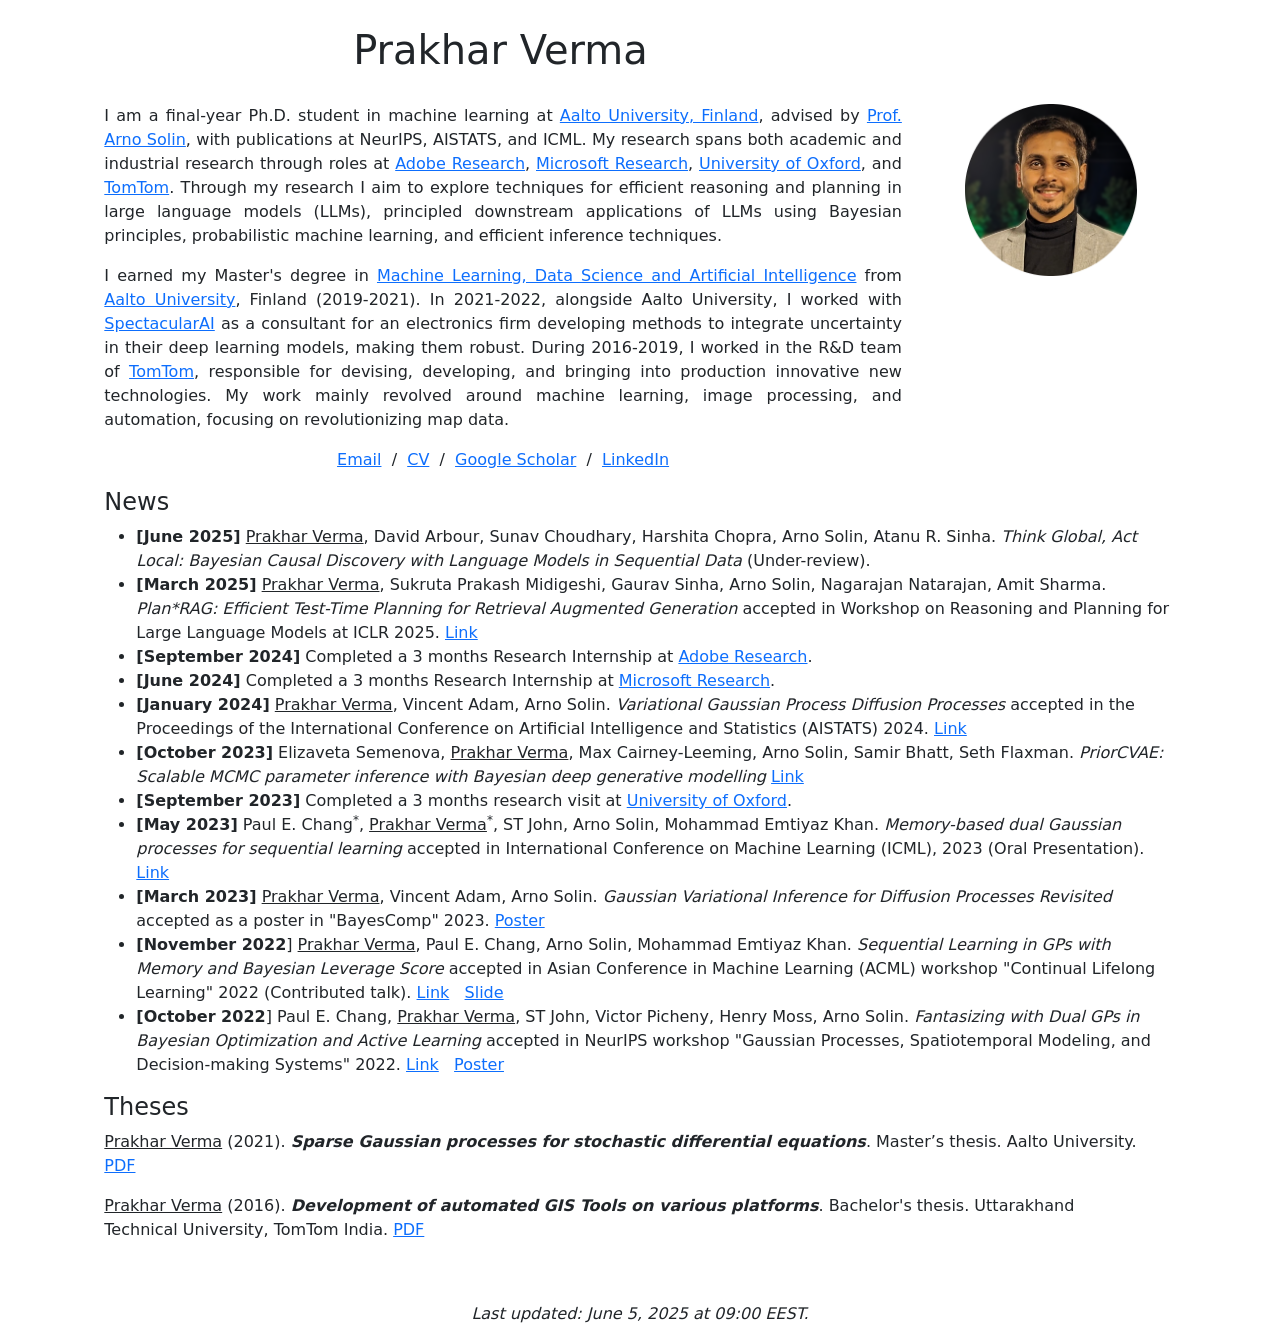
==== index.html @ ff5b52fe "Update June 2025" ====
<!DOCTYPE html>
<html lang="en">
  <head>
    <meta charset="utf-8">
    <title>Prakhar Verma</title>
    <meta name="author" content="Prakhar Verma">
    <meta name="viewport" content="width=device-width, initial-scale=1">
    <link href="https://cdn.jsdelivr.net/npm/bootstrap@5.1.3/dist/css/bootstrap.min.css" rel="stylesheet" integrity="sha384-1BmE4kWBq78iYhFldvKuhfTAU6auU8tT94WrHftjDbrCEXSU1oBoqyl2QvZ6jIW3" crossorigin="anonymous">
    <script src="https://cdn.jsdelivr.net/npm/bootstrap@5.1.3/dist/js/bootstrap.bundle.min.js" integrity="sha384-ka7Sk0Gln4gmtz2MlQnikT1wXgYsOg+OMhuP+IlRH9sENBO0LRn5q+8nbTov4+1p" crossorigin="anonymous"></script>
  </head>
  <body style="padding-top:2%;" class="container">
    <div class="col-lg-9 col-md-12 col-sm-12 col-xs-12">
      <h1 style="text-align:center">Prakhar Verma</h1>
    </div>
    <!--  -->
    <div class="container" style="padding:2%">
      <div class="row">
        <div class="col-lg-9 col-md-12 col-sm-12 col-xs-12 center">
          <p style="text-align: justify; width: 100%;">
            	I am a final-year Ph.D. student in machine learning at <a href="https://www.aalto.fi/en" target="_blank">Aalto University, Finland</a>,
              advised by <a href="https://users.aalto.fi/~asolin/" target="_blank">Prof. Arno Solin</a>, with publications at NeurIPS, AISTATS, and ICML.
              My research spans both academic and industrial research through roles at <a href="https://research.adobe.com/" target="_blank">Adobe Research</a>,
              <a href="https://www.microsoft.com/en-us/research/" target="_blank">Microsoft Research</a>,
              <a href="https://www.cs.ox.ac.uk/" target="_blank">University of Oxford</a>, and <a href="https://www.tomtom.com/" target="_blank">TomTom</a>.
              Through my research I aim to explore techniques for efficient reasoning and planning in large language models (LLMs), principled downstream applications of LLMs using Bayesian principles, probabilistic machine learning, and efficient inference techniques.
          </p>
          <p style="text-align: justify; width: 100%;">
            I earned my Master's degree in <a href="https://www.aalto.fi/en/study-options/machine-learning-data-science-and-artificial-intelligence-computer-communication-and-information"
            target="_blank">Machine Learning, Data Science and Artificial Intelligence</a> from <a href="https://www.aalto.fi/en" target="_blank">Aalto University</a>, Finland (2019-2021).
          In 2021-2022, alongside Aalto University, I worked with <a href="https://www.spectacularai.com/" target="_blank">SpectacularAI</a> as a consultant for an
          electronics firm developing methods to integrate uncertainty in their deep learning models, making them robust.
         During 2016-2019, I worked in the R&D team of <a href="https://www.tomtom.com" target="_blank">TomTom</a>, responsible for devising, developing,
            and bringing into production innovative new technologies. My work mainly revolved around machine learning, image processing, and automation, focusing on revolutionizing map data.
          </p>
          <!--  -->
          <p style="text-align:center">
            <a href="mailto:prakhar.verma7@gmail.com" target="_blank">Email</a> &nbsp/&nbsp
            <a href="data/Resume_PrakharVerma.pdf" target="_blank">CV</a> &nbsp/&nbsp
            <a href="https://scholar.google.com/citations?user=I9Hu4LsAAAAJ&hl=en" target="_blank">Google Scholar</a> &nbsp/&nbsp
            <a href="https://www.linkedin.com/in/vermaprakhar/" target="_blank"> LinkedIn </a>
          </p>
        </div>
        <!-- picture -->
        <div class="col-lg-3 col-md-12 col-sm-12 col-xs-12 text-center order-first order-lg-last order-md-first order-sm-first"
        style="padding: 0% 2% 2% 2%;">
          <a href="images/PrakharVerma.png">
            <img class="img-fluid w-75" alt="profile photo" src="images/PrakharVerma_circle.png">
          </a>
        </div>
      </div>
      <!--  -->
      <div class="row">
        <div class="col-lg-12 col-md-12 col-xs-12 col-sm-12">
          <h4>News</h4>
          <ul>
            <li> <b>[June 2025]</b> <u>Prakhar Verma</u>, David Arbour, Sunav Choudhary, Harshita Chopra, Arno Solin, Atanu R. Sinha.
              <i>Think Global, Act Local: Bayesian Causal Discovery with Language Models in Sequential Data</i> (Under-review).
            <li> <b>[March 2025]</b> <u>Prakhar Verma</u>, Sukruta Prakash Midigeshi, Gaurav Sinha, Arno Solin, Nagarajan Natarajan, Amit Sharma.
              <i>Plan*RAG: Efficient Test-Time Planning for Retrieval Augmented Generation</i> accepted in Workshop on Reasoning and Planning for Large Language Models at ICLR 2025. <a href="https://openreview.net/forum?id=gi9aqlYdBk" target="_blank">Link</a>
            <li> <b>[September 2024]</b> Completed a 3 months Research Internship at <a href="https://research.adobe.com/" target="_blank">Adobe Research</a>.
            <li> <b>[June 2024]</b> Completed a 3 months Research Internship at <a href="https://www.microsoft.com/en-us/research/" target="_blank">Microsoft Research</a>.
            <li> <b>[January 2024]</b> <u>Prakhar Verma</u>, Vincent Adam, Arno Solin.
              <i>Variational Gaussian Process Diffusion Processes</i> accepted in the Proceedings of the International Conference on
              Artificial Intelligence and Statistics (AISTATS) 2024. <a href="https://arxiv.org/abs/2306.02066" target="_blank">Link</a>
            </li>
            <li> <b>[October 2023]</b> Elizaveta Semenova, <u>Prakhar Verma</u>, Max Cairney-Leeming, Arno Solin, Samir Bhatt, Seth Flaxman.
              <i>PriorCVAE: Scalable MCMC parameter inference with Bayesian deep generative modelling</i> <a href="https://arxiv.org/abs/2304.04307" target="_blank">Link</a>
            </li>
            <li> <b>[September 2023]</b> Completed a 3 months research visit at <a href="https://www.ox.ac.uk/" target="_blank">University of Oxford</a>.
            </li>
            <li> <b>[May 2023]</b> Paul E. Chang<sup>*</sup>, <u>Prakhar Verma</u><sup>*</sup>,
              ST John, Arno Solin, Mohammad Emtiyaz Khan.
              <i>Memory-based dual Gaussian processes for sequential learning</i> accepted in
              International Conference on Machine Learning (ICML), 2023 (Oral Presentation). <a href="https://arxiv.org/abs/2306.03566" target="_blank">Link</a>
            </li>
            <li> <b>[March 2023]</b> <u> Prakhar Verma</u>, Vincent Adam, Arno Solin.
              <i>Gaussian Variational Inference for Diffusion Processes Revisited</i> accepted as a poster in "BayesComp" 2023.
              <a href="data/bayescomp_2023_poster.pdf" target="_blank">Poster</a>
            </li>
            <li><b>[November 2022</b>] <u>Prakhar Verma</u>, Paul E. Chang, Arno Solin, Mohammad Emtiyaz Khan.
              <i>Sequential Learning in GPs with Memory and Bayesian Leverage Score</i>
              accepted in Asian Conference in Machine Learning (ACML) workshop
              "Continual Lifelong Learning" 2022 (Contributed talk).
              <a href="https://openreview.net/pdf?id=_RvQKPW8ZCp" target="_blank">Link</a> &nbsp
              <a href="data/acml2022_contributed_talk.pdf" target="_blank">Slide</a>
            </li>
            <li><b>[October 2022</b>] Paul E. Chang, <u>Prakhar Verma</u>, ST John, Victor Picheny,
              Henry Moss, Arno Solin. <i>Fantasizing with Dual GPs in Bayesian Optimization and Active Learning</i>
              accepted in NeurIPS workshop "Gaussian Processes, Spatiotemporal Modeling, and Decision-making Systems" 2022.
              <a href="https://arxiv.org/abs/2211.01053" target="_blank">Link</a> &nbsp
              <a href="https://gp-seminar-series.github.io/neurips-2022/assets/camera_ready/11_poster.pdf" target="_blank">Poster</a>
            </li>
            <!-- <li>[<i>August 2022</i>] Started as a <i>Doctoral Researcher</i> with <a href="https://users.aalto.fi/~asolin/" target="_blank">Prof. Arno Solin</a> at Aalto University, Finland.</li>
            <li>[<i>October 2021</i>] <u>Prakhar Verma</u>, Vincent Adam, Arno Solin. <i>Sparse Gaussian Processes for Stochastic Differential Equations</i>
              accepted in NeurIPS workshop "The Symbiosis of Deep Learning and Differential Equations" 2021.
              <a href="https://openreview.net/forum?id=yk3ghzrAVnp" target="_blank">Link</a> &nbsp
              <a href="data/poster_sparse_sde.pdf" target="_blank">Poster</a>
            </li>
            <li>[<i>October 2021</i>] Arno Solin, Ella Tamir, <u>Prakhar Verma</u>. <i>Scalable Inference in SDEs by Direct Matching of
              the Fokker–Planck–Kolmogorov Equation</i> accepted in NeurIPS 2021.
              <a href="https://arxiv.org/abs/2110.15739" target="_blank">Link</a>&nbsp
              <a href="data/poster_scalable_sde.pdf" target="_blank">Poster</a>
            </li> -->
            <!-- <li>[<i>September 2021</i>] Started working as a consultant with <a href="https://www.spectacularai.com/" target="_blank">
              SpectacularAI</a> researching uncertainty quantification.</li> -->
            <!-- <li>[<i>July 2021</i>] Successfully submitted M.Sc. thesis titled <i>"Sparse Gaussian processes for stochastic differential equations"
              under <a href="https://vincentadam87.github.io/" target="_blank">Dr Vincent Adam</a> and <a href="https://users.aalto.fi/~asolin/" target="_blank">Prof. Arno Solin</a>.</i></li> -->
            <!-- <li>[<i>February 2021</i>] Started M.Sc. thesis </li> -->
            <!-- <li>[<i>April 2020</i>] Joined <a href="https://users.aalto.fi/~asolin/group/" target="_blank">Aalto ML</a> group as a Research Assistant</li> -->
            <!-- <li>[<i>February 2020</i>] <a href="https://www.spiedigitallibrary.org/conference-proceedings-of-spie/11433/114332Z/MAGEC-machine-assisted-geometry-extraction-and-creation/10.1117/12.2559438.short?SSO=1" target="_blank">M.A.G.E.C : machine assisted geometry extraction and creation</a> published in SPIE Digital Library.</li> -->
            <!-- <li>[<i>January 2020</i>] Teaching Assistant for <a href="https://mycourses.aalto.fi/course/view.php?id=20606" target="_blank">CS-E4890: Deep Learning</a></li> -->
            <!-- <li>[<i>November 2019</i>] M.A.G.E.C presented in Oral session at <a href="http://www.icmv.org/Amsterdam%20Program.pdf#page=31" target="_blank">ICMV 2019</a></li>
            <li>[<i>2018</i>] Awarded Face of TomTom 2018.</li>
            <li>[<i>December 2018</i>] Mentor in <a href="https://www.techgig.com/hackathon/tomtom" target="_blank">TomTom External Hackathon</a></li>
            <li>[<i>April 2018</i>] Speaker at <a href="https://www.meetup.com/Pune-GDG/events/249975930/" target="_blank">Google Tensorflow meetup</a></li>
            <li>[<i>January 2018</i>] Speaker at <a href="https://geospatialworldforum.org/2018/speakers-bio.asp?id=gwf2018A401" target="_blank">GeoSpatial WorldForum 2018</a></li> -->
          </ul>
      </div>
    </div>
    <!--  -->
    <div class="row col-lg-12 col-md-12 col-xs-12 col-sm-12">
      <h4>Theses</h4>
      <p>
          <u>Prakhar Verma</u> (2021). <b><i>Sparse Gaussian processes for stochastic differential equations</i></b>. Master’s thesis. Aalto University.
          <a href="data/SCI_2021_Verma_Prakhar_v0.1.pdf" target="_blank">PDF</a>
      </p>
      <p>
          <u>Prakhar Verma</u> (2016). <b><i>Development of automated GIS Tools on various platforms</i></b>. Bachelor's thesis.
          Uttarakhand Technical University, TomTom India.
          <a href="data/BachelorThesis_PrakharVerma.pdf" target="_blank">PDF</a>
      </p>
    </div>
    </div>
    <footer class="footer text-center" style="margin-top:2%">
      <em>Last updated: June 5, 2025 at 09:00 EEST.</em>
    </footer>
  </body>
</html>
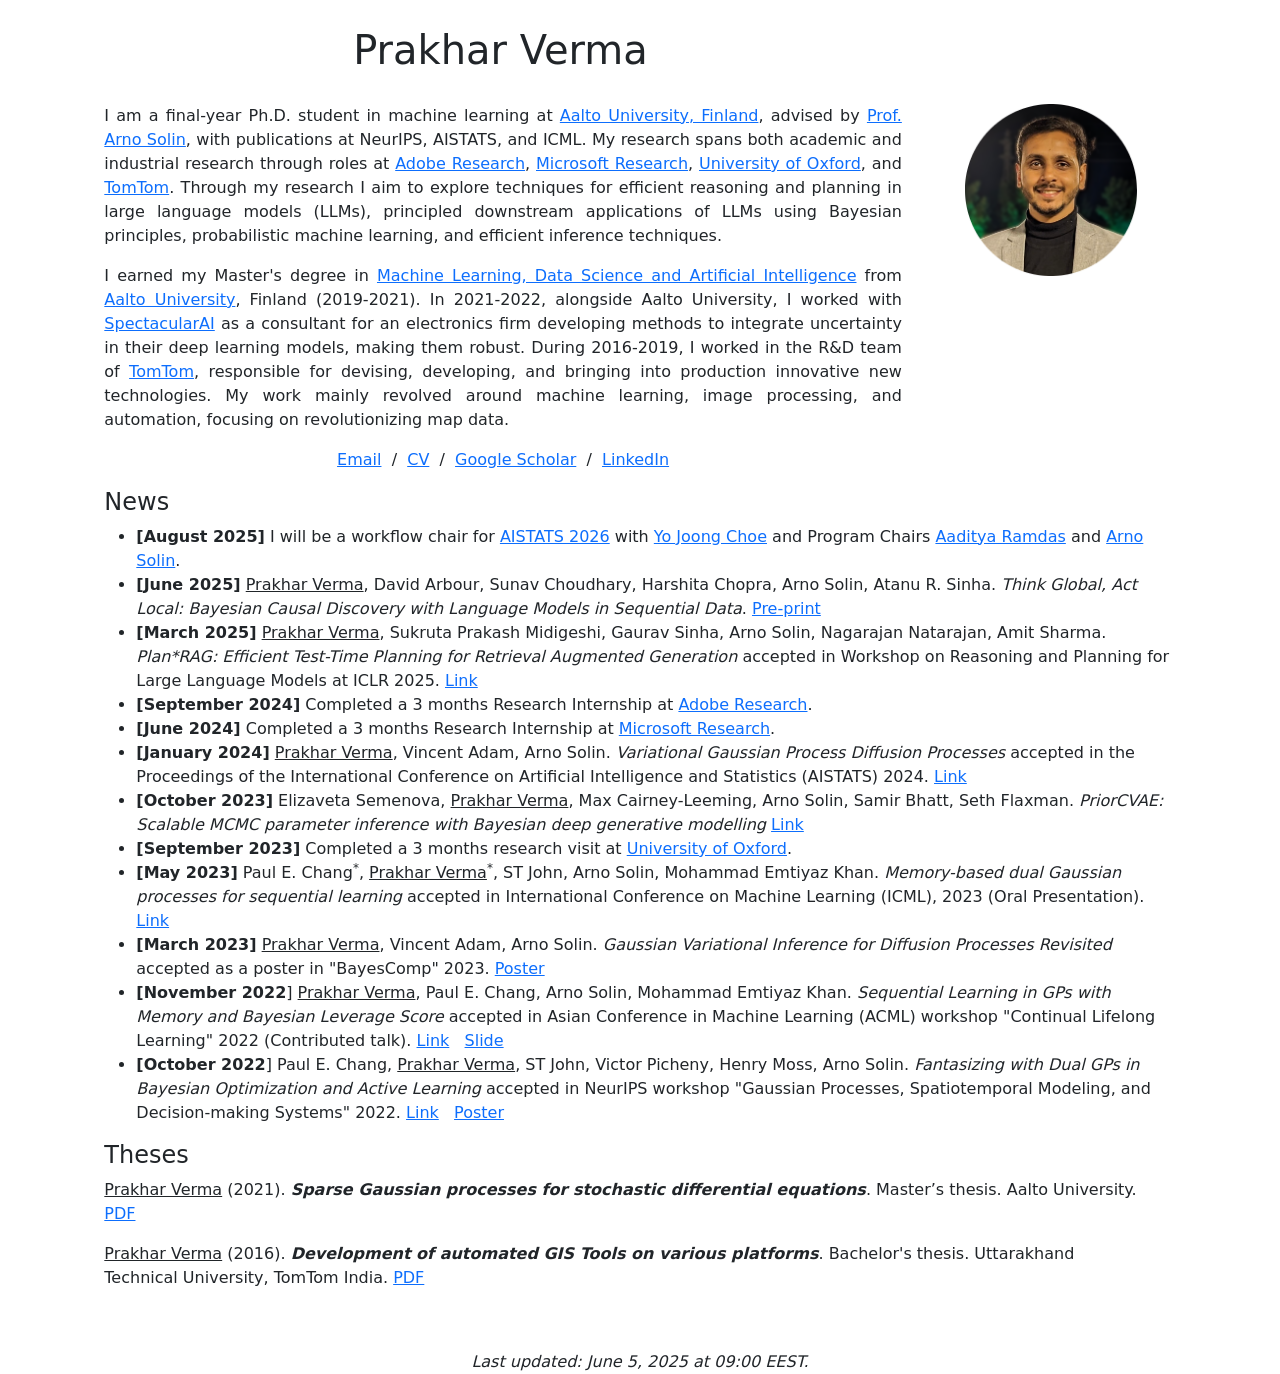
==== commit a7589857: "BLANCE link and AISTATS news" ====
--- a/index.html
+++ b/index.html
@@ -53,8 +53,9 @@
         <div class="col-lg-12 col-md-12 col-xs-12 col-sm-12">
           <h4>News</h4>
           <ul>
+            <li><b>[August 2025]</b> I will be a workflow chair for <a href="https://virtual.aistats.org/Conferences/2026" target="_blank">AISTATS 2026</a> with <a href="https://yjchoe.github.io/" target="_blank">Yo Joong Choe</a> and Program Chairs <a href="https://www.stat.cmu.edu/~aramdas/" target="_blank">Aaditya Ramdas</a> and <a href="https://users.aalto.fi/~asolin/" target="_blank">Arno Solin</a>.</li>
             <li> <b>[June 2025]</b> <u>Prakhar Verma</u>, David Arbour, Sunav Choudhary, Harshita Chopra, Arno Solin, Atanu R. Sinha.
-              <i>Think Global, Act Local: Bayesian Causal Discovery with Language Models in Sequential Data</i> (Under-review).
+              <i>Think Global, Act Local: Bayesian Causal Discovery with Language Models in Sequential Data</i>. <a href="https://arxiv.org/abs/2506.16234" target="_blank">Pre-print</a>
             <li> <b>[March 2025]</b> <u>Prakhar Verma</u>, Sukruta Prakash Midigeshi, Gaurav Sinha, Arno Solin, Nagarajan Natarajan, Amit Sharma.
               <i>Plan*RAG: Efficient Test-Time Planning for Retrieval Augmented Generation</i> accepted in Workshop on Reasoning and Planning for Large Language Models at ICLR 2025. <a href="https://openreview.net/forum?id=gi9aqlYdBk" target="_blank">Link</a>
             <li> <b>[September 2024]</b> Completed a 3 months Research Internship at <a href="https://research.adobe.com/" target="_blank">Adobe Research</a>.
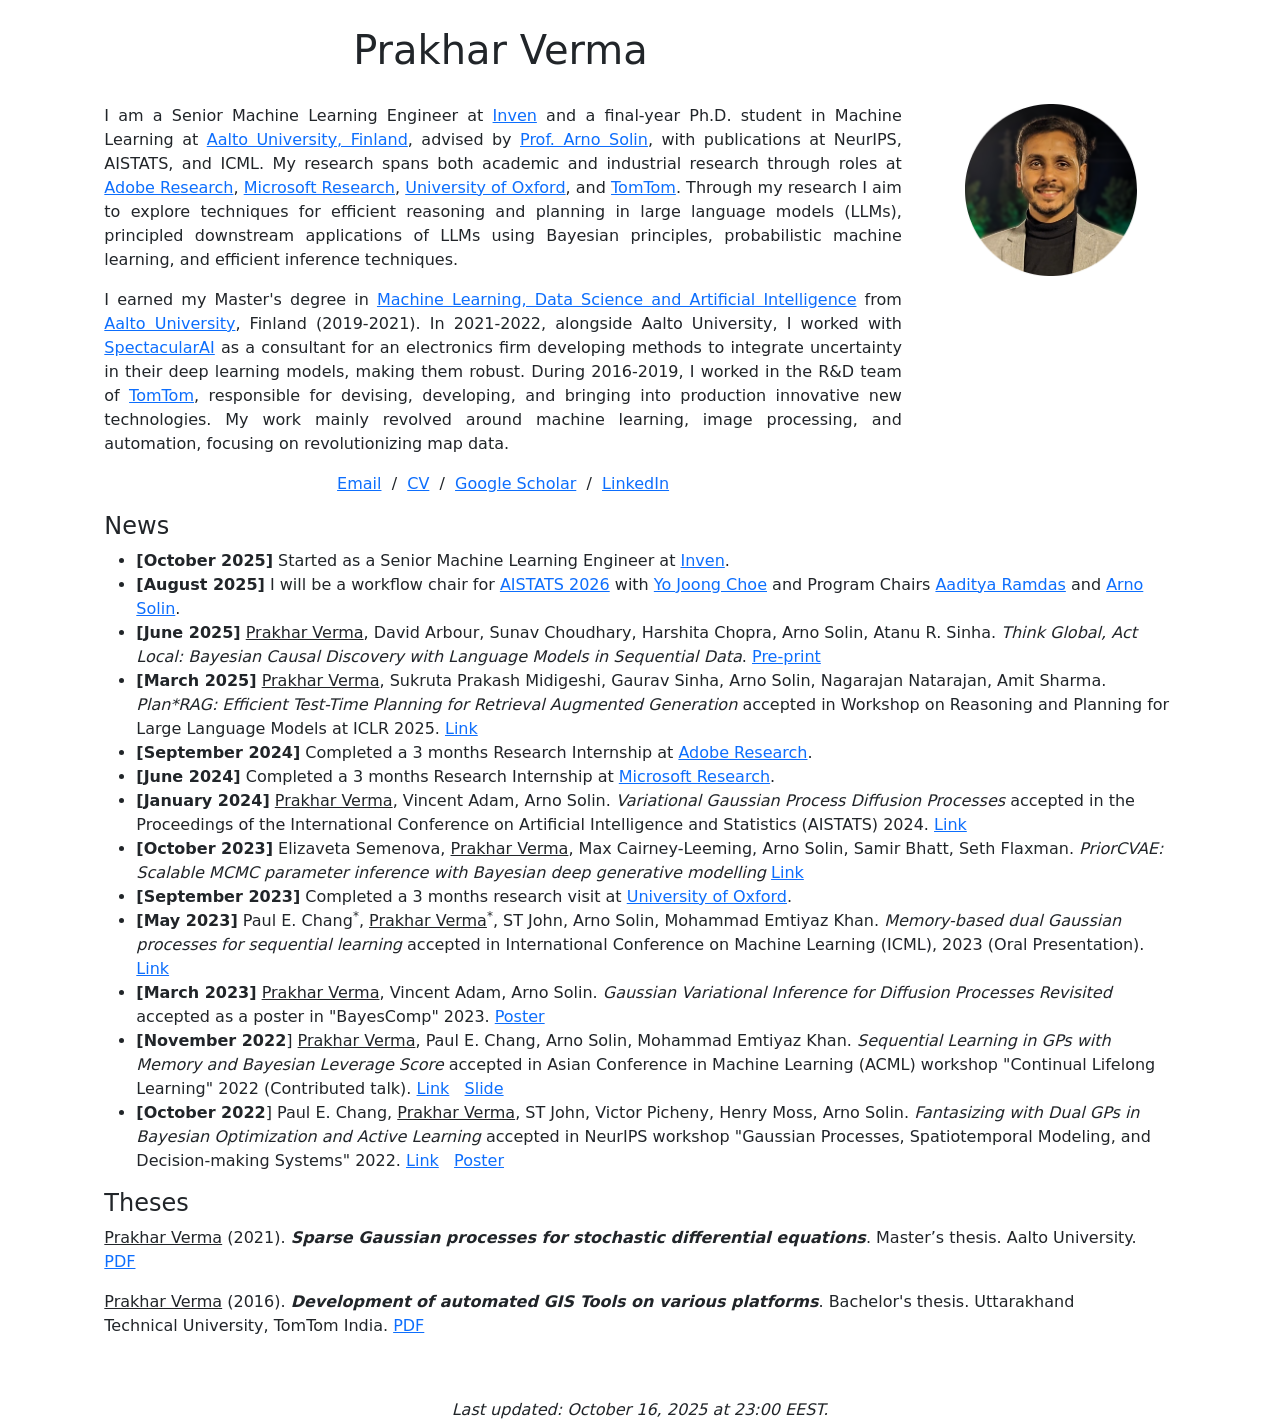
==== commit c8b54a92: "Updated webpage" ====
--- a/index.html
+++ b/index.html
@@ -17,7 +17,7 @@
       <div class="row">
         <div class="col-lg-9 col-md-12 col-sm-12 col-xs-12 center">
           <p style="text-align: justify; width: 100%;">
-            	I am a final-year Ph.D. student in machine learning at <a href="https://www.aalto.fi/en" target="_blank">Aalto University, Finland</a>,
+            	I am a Senior Machine Learning Engineer at <a href="https://inven.ai" target="_blank">Inven</a> and a final-year Ph.D. student in Machine Learning at <a href="https://www.aalto.fi/en" target="_blank">Aalto University, Finland</a>,
               advised by <a href="https://users.aalto.fi/~asolin/" target="_blank">Prof. Arno Solin</a>, with publications at NeurIPS, AISTATS, and ICML.
               My research spans both academic and industrial research through roles at <a href="https://research.adobe.com/" target="_blank">Adobe Research</a>,
               <a href="https://www.microsoft.com/en-us/research/" target="_blank">Microsoft Research</a>,
@@ -53,6 +53,7 @@
         <div class="col-lg-12 col-md-12 col-xs-12 col-sm-12">
           <h4>News</h4>
           <ul>
+            <li> <b>[October 2025]</b> Started as a Senior Machine Learning Engineer at <a href="https://www.inven.ai/" target="_blank">Inven</a>.
             <li><b>[August 2025]</b> I will be a workflow chair for <a href="https://virtual.aistats.org/Conferences/2026" target="_blank">AISTATS 2026</a> with <a href="https://yjchoe.github.io/" target="_blank">Yo Joong Choe</a> and Program Chairs <a href="https://www.stat.cmu.edu/~aramdas/" target="_blank">Aaditya Ramdas</a> and <a href="https://users.aalto.fi/~asolin/" target="_blank">Arno Solin</a>.</li>
             <li> <b>[June 2025]</b> <u>Prakhar Verma</u>, David Arbour, Sunav Choudhary, Harshita Chopra, Arno Solin, Atanu R. Sinha.
               <i>Think Global, Act Local: Bayesian Causal Discovery with Language Models in Sequential Data</i>. <a href="https://arxiv.org/abs/2506.16234" target="_blank">Pre-print</a>
@@ -133,7 +134,7 @@
     </div>
     </div>
     <footer class="footer text-center" style="margin-top:2%">
-      <em>Last updated: June 5, 2025 at 09:00 EEST.</em>
+      <em>Last updated: October 16, 2025 at 23:00 EEST.</em>
     </footer>
   </body>
 </html>
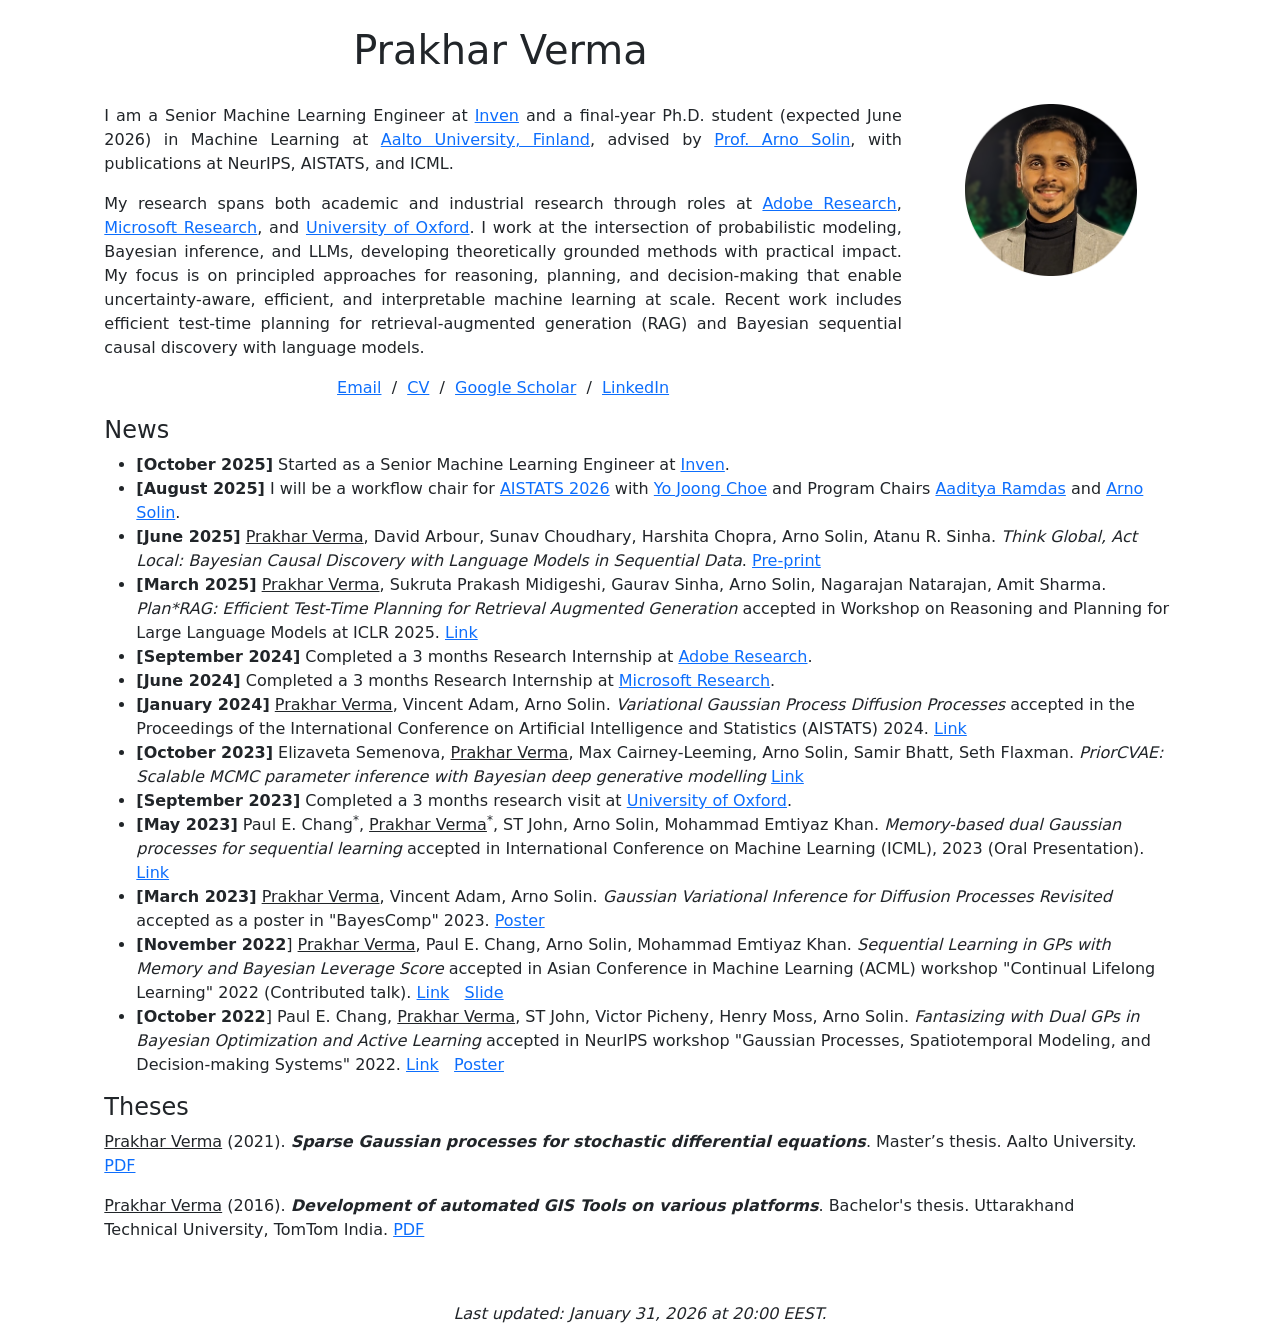
==== commit 5a7258c0: "Resume Updated" ====
--- a/index.html
+++ b/index.html
@@ -17,21 +17,27 @@
       <div class="row">
         <div class="col-lg-9 col-md-12 col-sm-12 col-xs-12 center">
           <p style="text-align: justify; width: 100%;">
-            	I am a Senior Machine Learning Engineer at <a href="https://inven.ai" target="_blank">Inven</a> and a final-year Ph.D. student in Machine Learning at <a href="https://www.aalto.fi/en" target="_blank">Aalto University, Finland</a>,
-              advised by <a href="https://users.aalto.fi/~asolin/" target="_blank">Prof. Arno Solin</a>, with publications at NeurIPS, AISTATS, and ICML.
+            	I am a Senior Machine Learning Engineer at <a href="https://inven.ai" target="_blank">Inven</a> and a final-year Ph.D. student (expected June 2026) in Machine Learning at <a href="https://www.aalto.fi/en" target="_blank">Aalto University, Finland</a>,
+              advised by <a href="https://users.aalto.fi/~asolin/" target="_blank">Prof. Arno Solin</a>,
+              with publications at NeurIPS, AISTATS, and ICML.
+            </p>
+            <p style="text-align: justify; width: 100%;">
               My research spans both academic and industrial research through roles at <a href="https://research.adobe.com/" target="_blank">Adobe Research</a>,
-              <a href="https://www.microsoft.com/en-us/research/" target="_blank">Microsoft Research</a>,
-              <a href="https://www.cs.ox.ac.uk/" target="_blank">University of Oxford</a>, and <a href="https://www.tomtom.com/" target="_blank">TomTom</a>.
-              Through my research I aim to explore techniques for efficient reasoning and planning in large language models (LLMs), principled downstream applications of LLMs using Bayesian principles, probabilistic machine learning, and efficient inference techniques.
+              <a href="https://www.microsoft.com/en-us/research/" target="_blank">Microsoft Research</a>, and
+              <a href="https://www.cs.ox.ac.uk/" target="_blank">University of Oxford</a>.
+              I work at the intersection of probabilistic modeling, Bayesian inference, and LLMs, developing theoretically grounded
+              methods with practical impact. My focus is on principled approaches for reasoning, planning, and decision-making that enable
+              uncertainty-aware, efficient, and interpretable machine learning at scale. Recent work includes efficient test-time
+              planning for retrieval-augmented generation (RAG) and Bayesian sequential causal discovery with language models.
           </p>
-          <p style="text-align: justify; width: 100%;">
+          <!-- <p style="text-align: justify; width: 100%;">
             I earned my Master's degree in <a href="https://www.aalto.fi/en/study-options/machine-learning-data-science-and-artificial-intelligence-computer-communication-and-information"
             target="_blank">Machine Learning, Data Science and Artificial Intelligence</a> from <a href="https://www.aalto.fi/en" target="_blank">Aalto University</a>, Finland (2019-2021).
           In 2021-2022, alongside Aalto University, I worked with <a href="https://www.spectacularai.com/" target="_blank">SpectacularAI</a> as a consultant for an
           electronics firm developing methods to integrate uncertainty in their deep learning models, making them robust.
          During 2016-2019, I worked in the R&D team of <a href="https://www.tomtom.com" target="_blank">TomTom</a>, responsible for devising, developing,
             and bringing into production innovative new technologies. My work mainly revolved around machine learning, image processing, and automation, focusing on revolutionizing map data.
-          </p>
+          </p> -->
           <!--  -->
           <p style="text-align:center">
             <a href="mailto:prakhar.verma7@gmail.com" target="_blank">Email</a> &nbsp/&nbsp
@@ -134,7 +140,7 @@
     </div>
     </div>
     <footer class="footer text-center" style="margin-top:2%">
-      <em>Last updated: October 16, 2025 at 23:00 EEST.</em>
+      <em>Last updated: January 31, 2026 at 20:00 EEST.</em>
     </footer>
   </body>
 </html>
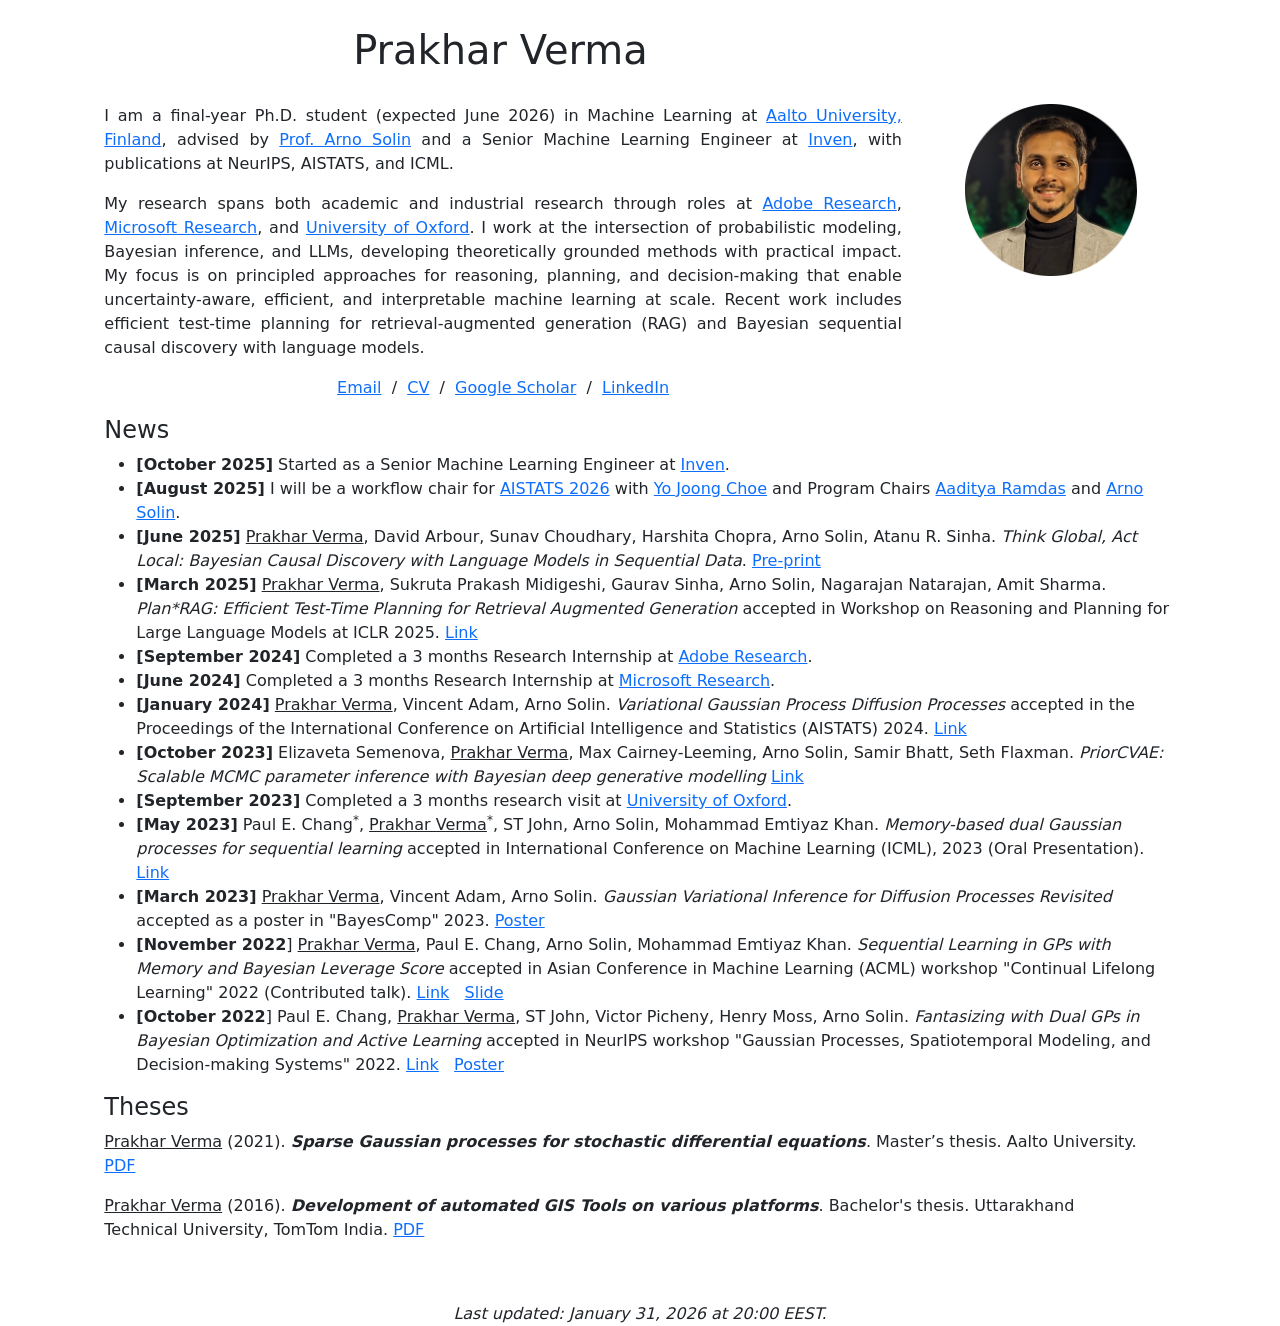
==== commit e66c8e92: "Minor intro update" ====
--- a/index.html
+++ b/index.html
@@ -17,8 +17,8 @@
       <div class="row">
         <div class="col-lg-9 col-md-12 col-sm-12 col-xs-12 center">
           <p style="text-align: justify; width: 100%;">
-            	I am a Senior Machine Learning Engineer at <a href="https://inven.ai" target="_blank">Inven</a> and a final-year Ph.D. student (expected June 2026) in Machine Learning at <a href="https://www.aalto.fi/en" target="_blank">Aalto University, Finland</a>,
-              advised by <a href="https://users.aalto.fi/~asolin/" target="_blank">Prof. Arno Solin</a>,
+            	I am a final-year Ph.D. student (expected June 2026) in Machine Learning at <a href="https://www.aalto.fi/en" target="_blank">Aalto University, Finland</a>,
+              advised by <a href="https://users.aalto.fi/~asolin/" target="_blank">Prof. Arno Solin</a> and a Senior Machine Learning Engineer at <a href="https://inven.ai" target="_blank">Inven</a>,
               with publications at NeurIPS, AISTATS, and ICML.
             </p>
             <p style="text-align: justify; width: 100%;">
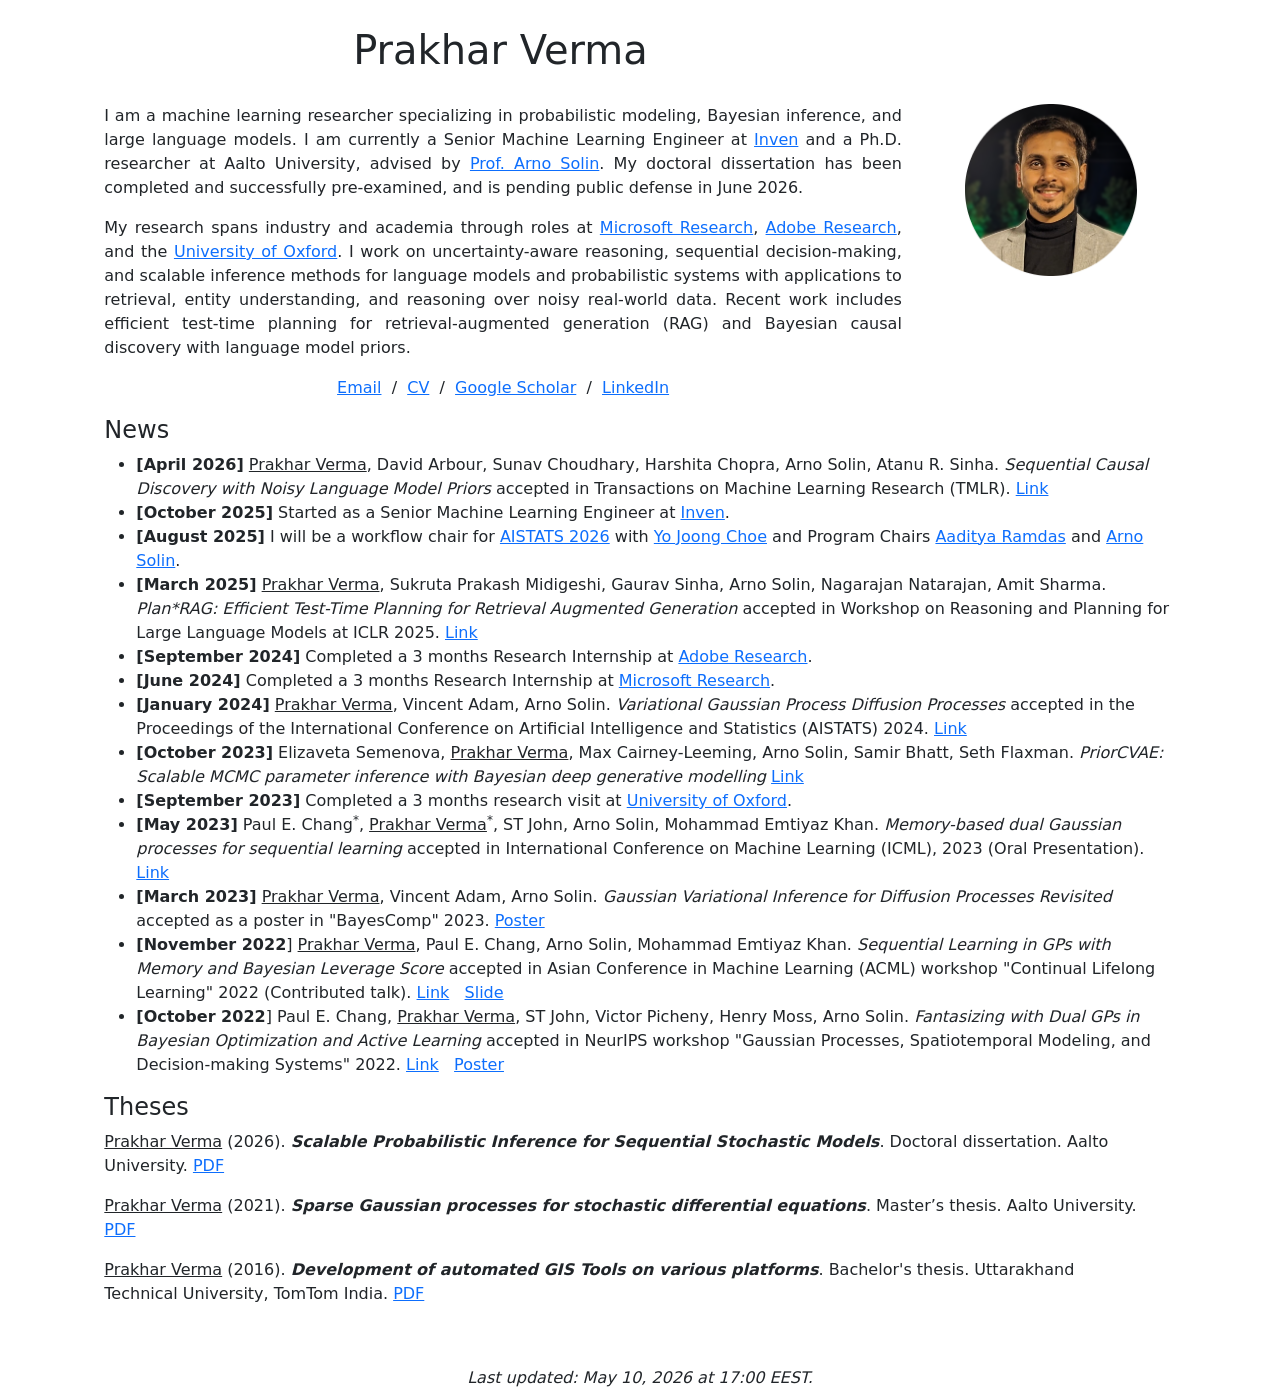
==== commit 24294939: "Update May 2026" ====
--- a/index.html
+++ b/index.html
@@ -17,28 +17,18 @@
       <div class="row">
         <div class="col-lg-9 col-md-12 col-sm-12 col-xs-12 center">
           <p style="text-align: justify; width: 100%;">
-            	I am a final-year Ph.D. student (expected June 2026) in Machine Learning at <a href="https://www.aalto.fi/en" target="_blank">Aalto University, Finland</a>,
-              advised by <a href="https://users.aalto.fi/~asolin/" target="_blank">Prof. Arno Solin</a> and a Senior Machine Learning Engineer at <a href="https://inven.ai" target="_blank">Inven</a>,
-              with publications at NeurIPS, AISTATS, and ICML.
-            </p>
-            <p style="text-align: justify; width: 100%;">
-              My research spans both academic and industrial research through roles at <a href="https://research.adobe.com/" target="_blank">Adobe Research</a>,
-              <a href="https://www.microsoft.com/en-us/research/" target="_blank">Microsoft Research</a>, and
-              <a href="https://www.cs.ox.ac.uk/" target="_blank">University of Oxford</a>.
-              I work at the intersection of probabilistic modeling, Bayesian inference, and LLMs, developing theoretically grounded
-              methods with practical impact. My focus is on principled approaches for reasoning, planning, and decision-making that enable
-              uncertainty-aware, efficient, and interpretable machine learning at scale. Recent work includes efficient test-time
-              planning for retrieval-augmented generation (RAG) and Bayesian sequential causal discovery with language models.
+            I am a machine learning researcher specializing in probabilistic modeling, Bayesian inference, and large language models.
+            I am currently a Senior Machine Learning Engineer at <a href="https://inven.ai" target="_blank">Inven</a>
+            and a Ph.D. researcher at Aalto University, advised by
+            <a href="https://users.aalto.fi/~asolin/" target="_blank">Prof. Arno Solin</a>. My doctoral dissertation has
+            been completed and successfully pre-examined, and is pending public defense in June 2026.
           </p>
-          <!-- <p style="text-align: justify; width: 100%;">
-            I earned my Master's degree in <a href="https://www.aalto.fi/en/study-options/machine-learning-data-science-and-artificial-intelligence-computer-communication-and-information"
-            target="_blank">Machine Learning, Data Science and Artificial Intelligence</a> from <a href="https://www.aalto.fi/en" target="_blank">Aalto University</a>, Finland (2019-2021).
-          In 2021-2022, alongside Aalto University, I worked with <a href="https://www.spectacularai.com/" target="_blank">SpectacularAI</a> as a consultant for an
-          electronics firm developing methods to integrate uncertainty in their deep learning models, making them robust.
-         During 2016-2019, I worked in the R&D team of <a href="https://www.tomtom.com" target="_blank">TomTom</a>, responsible for devising, developing,
-            and bringing into production innovative new technologies. My work mainly revolved around machine learning, image processing, and automation, focusing on revolutionizing map data.
-          </p> -->
-          <!--  -->
+          <p style="text-align: justify; width: 100%;">
+            My research spans industry and academia through roles at <a href="https://www.microsoft.com/en-us/research/" target="_blank">Microsoft Research</a>, <a href="https://research.adobe.com/" target="_blank">Adobe Research</a>, and the
+            <a href="https://www.cs.ox.ac.uk/" target="_blank">University of Oxford</a>. I work on uncertainty-aware reasoning, sequential decision-making, and scalable inference methods
+            for language models and probabilistic systems  with applications to retrieval, entity understanding, and reasoning over noisy real-world data. Recent work includes efficient test-time planning for retrieval-augmented
+            generation (RAG) and Bayesian causal discovery with language model priors.
+          </p>
           <p style="text-align:center">
             <a href="mailto:prakhar.verma7@gmail.com" target="_blank">Email</a> &nbsp/&nbsp
             <a href="data/Resume_PrakharVerma.pdf" target="_blank">CV</a> &nbsp/&nbsp
@@ -59,10 +49,10 @@
         <div class="col-lg-12 col-md-12 col-xs-12 col-sm-12">
           <h4>News</h4>
           <ul>
+            <li> <b>[April 2026]</b> <u>Prakhar Verma</u>, David Arbour, Sunav Choudhary, Harshita Chopra, Arno Solin, Atanu R. Sinha.
+              <i>Sequential Causal Discovery with Noisy Language Model Priors</i> accepted in Transactions on Machine Learning Research (TMLR). <a href="https://arxiv.org/abs/2506.16234" target="_blank">Link</a>
             <li> <b>[October 2025]</b> Started as a Senior Machine Learning Engineer at <a href="https://www.inven.ai/" target="_blank">Inven</a>.
             <li><b>[August 2025]</b> I will be a workflow chair for <a href="https://virtual.aistats.org/Conferences/2026" target="_blank">AISTATS 2026</a> with <a href="https://yjchoe.github.io/" target="_blank">Yo Joong Choe</a> and Program Chairs <a href="https://www.stat.cmu.edu/~aramdas/" target="_blank">Aaditya Ramdas</a> and <a href="https://users.aalto.fi/~asolin/" target="_blank">Arno Solin</a>.</li>
-            <li> <b>[June 2025]</b> <u>Prakhar Verma</u>, David Arbour, Sunav Choudhary, Harshita Chopra, Arno Solin, Atanu R. Sinha.
-              <i>Think Global, Act Local: Bayesian Causal Discovery with Language Models in Sequential Data</i>. <a href="https://arxiv.org/abs/2506.16234" target="_blank">Pre-print</a>
             <li> <b>[March 2025]</b> <u>Prakhar Verma</u>, Sukruta Prakash Midigeshi, Gaurav Sinha, Arno Solin, Nagarajan Natarajan, Amit Sharma.
               <i>Plan*RAG: Efficient Test-Time Planning for Retrieval Augmented Generation</i> accepted in Workshop on Reasoning and Planning for Large Language Models at ICLR 2025. <a href="https://openreview.net/forum?id=gi9aqlYdBk" target="_blank">Link</a>
             <li> <b>[September 2024]</b> Completed a 3 months Research Internship at <a href="https://research.adobe.com/" target="_blank">Adobe Research</a>.
@@ -129,6 +119,10 @@
     <div class="row col-lg-12 col-md-12 col-xs-12 col-sm-12">
       <h4>Theses</h4>
       <p>
+          <u>Prakhar Verma</u> (2026). <b><i>Scalable Probabilistic Inference for Sequential Stochastic Models</i></b>. Doctoral dissertation. Aalto University.
+          <a href="#" target="_blank">PDF</a>
+      </p>
+      <p>
           <u>Prakhar Verma</u> (2021). <b><i>Sparse Gaussian processes for stochastic differential equations</i></b>. Master’s thesis. Aalto University.
           <a href="data/SCI_2021_Verma_Prakhar_v0.1.pdf" target="_blank">PDF</a>
       </p>
@@ -140,7 +134,7 @@
     </div>
     </div>
     <footer class="footer text-center" style="margin-top:2%">
-      <em>Last updated: January 31, 2026 at 20:00 EEST.</em>
+      <em>Last updated: May 10, 2026 at 17:00 EEST.</em>
     </footer>
   </body>
 </html>
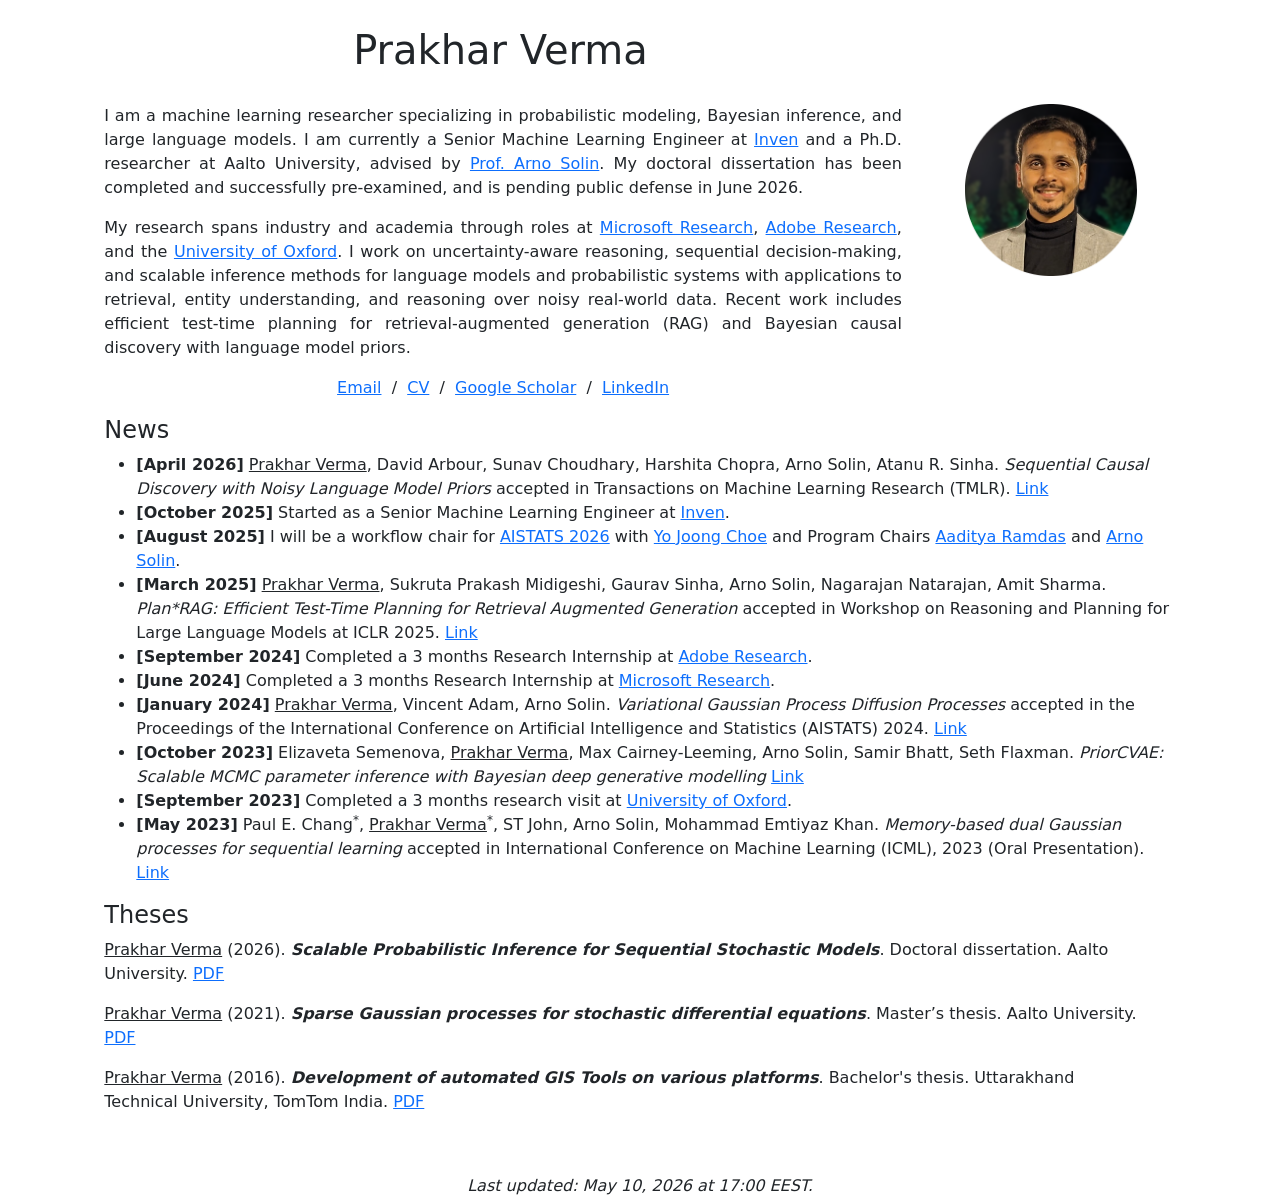
==== commit 0d8e3dc3: "Reduced news" ====
--- a/index.html
+++ b/index.html
@@ -71,23 +71,23 @@
               <i>Memory-based dual Gaussian processes for sequential learning</i> accepted in
               International Conference on Machine Learning (ICML), 2023 (Oral Presentation). <a href="https://arxiv.org/abs/2306.03566" target="_blank">Link</a>
             </li>
-            <li> <b>[March 2023]</b> <u> Prakhar Verma</u>, Vincent Adam, Arno Solin.
+            <!-- <li> <b>[March 2023]</b> <u> Prakhar Verma</u>, Vincent Adam, Arno Solin.
               <i>Gaussian Variational Inference for Diffusion Processes Revisited</i> accepted as a poster in "BayesComp" 2023.
               <a href="data/bayescomp_2023_poster.pdf" target="_blank">Poster</a>
-            </li>
-            <li><b>[November 2022</b>] <u>Prakhar Verma</u>, Paul E. Chang, Arno Solin, Mohammad Emtiyaz Khan.
+            </li> -->
+            <!-- <li><b>[November 2022</b>] <u>Prakhar Verma</u>, Paul E. Chang, Arno Solin, Mohammad Emtiyaz Khan.
               <i>Sequential Learning in GPs with Memory and Bayesian Leverage Score</i>
               accepted in Asian Conference in Machine Learning (ACML) workshop
               "Continual Lifelong Learning" 2022 (Contributed talk).
               <a href="https://openreview.net/pdf?id=_RvQKPW8ZCp" target="_blank">Link</a> &nbsp
               <a href="data/acml2022_contributed_talk.pdf" target="_blank">Slide</a>
-            </li>
-            <li><b>[October 2022</b>] Paul E. Chang, <u>Prakhar Verma</u>, ST John, Victor Picheny,
+            </li> -->
+            <!-- <li><b>[October 2022</b>] Paul E. Chang, <u>Prakhar Verma</u>, ST John, Victor Picheny,
               Henry Moss, Arno Solin. <i>Fantasizing with Dual GPs in Bayesian Optimization and Active Learning</i>
               accepted in NeurIPS workshop "Gaussian Processes, Spatiotemporal Modeling, and Decision-making Systems" 2022.
               <a href="https://arxiv.org/abs/2211.01053" target="_blank">Link</a> &nbsp
               <a href="https://gp-seminar-series.github.io/neurips-2022/assets/camera_ready/11_poster.pdf" target="_blank">Poster</a>
-            </li>
+            </li> -->
             <!-- <li>[<i>August 2022</i>] Started as a <i>Doctoral Researcher</i> with <a href="https://users.aalto.fi/~asolin/" target="_blank">Prof. Arno Solin</a> at Aalto University, Finland.</li>
             <li>[<i>October 2021</i>] <u>Prakhar Verma</u>, Vincent Adam, Arno Solin. <i>Sparse Gaussian Processes for Stochastic Differential Equations</i>
               accepted in NeurIPS workshop "The Symbiosis of Deep Learning and Differential Equations" 2021.
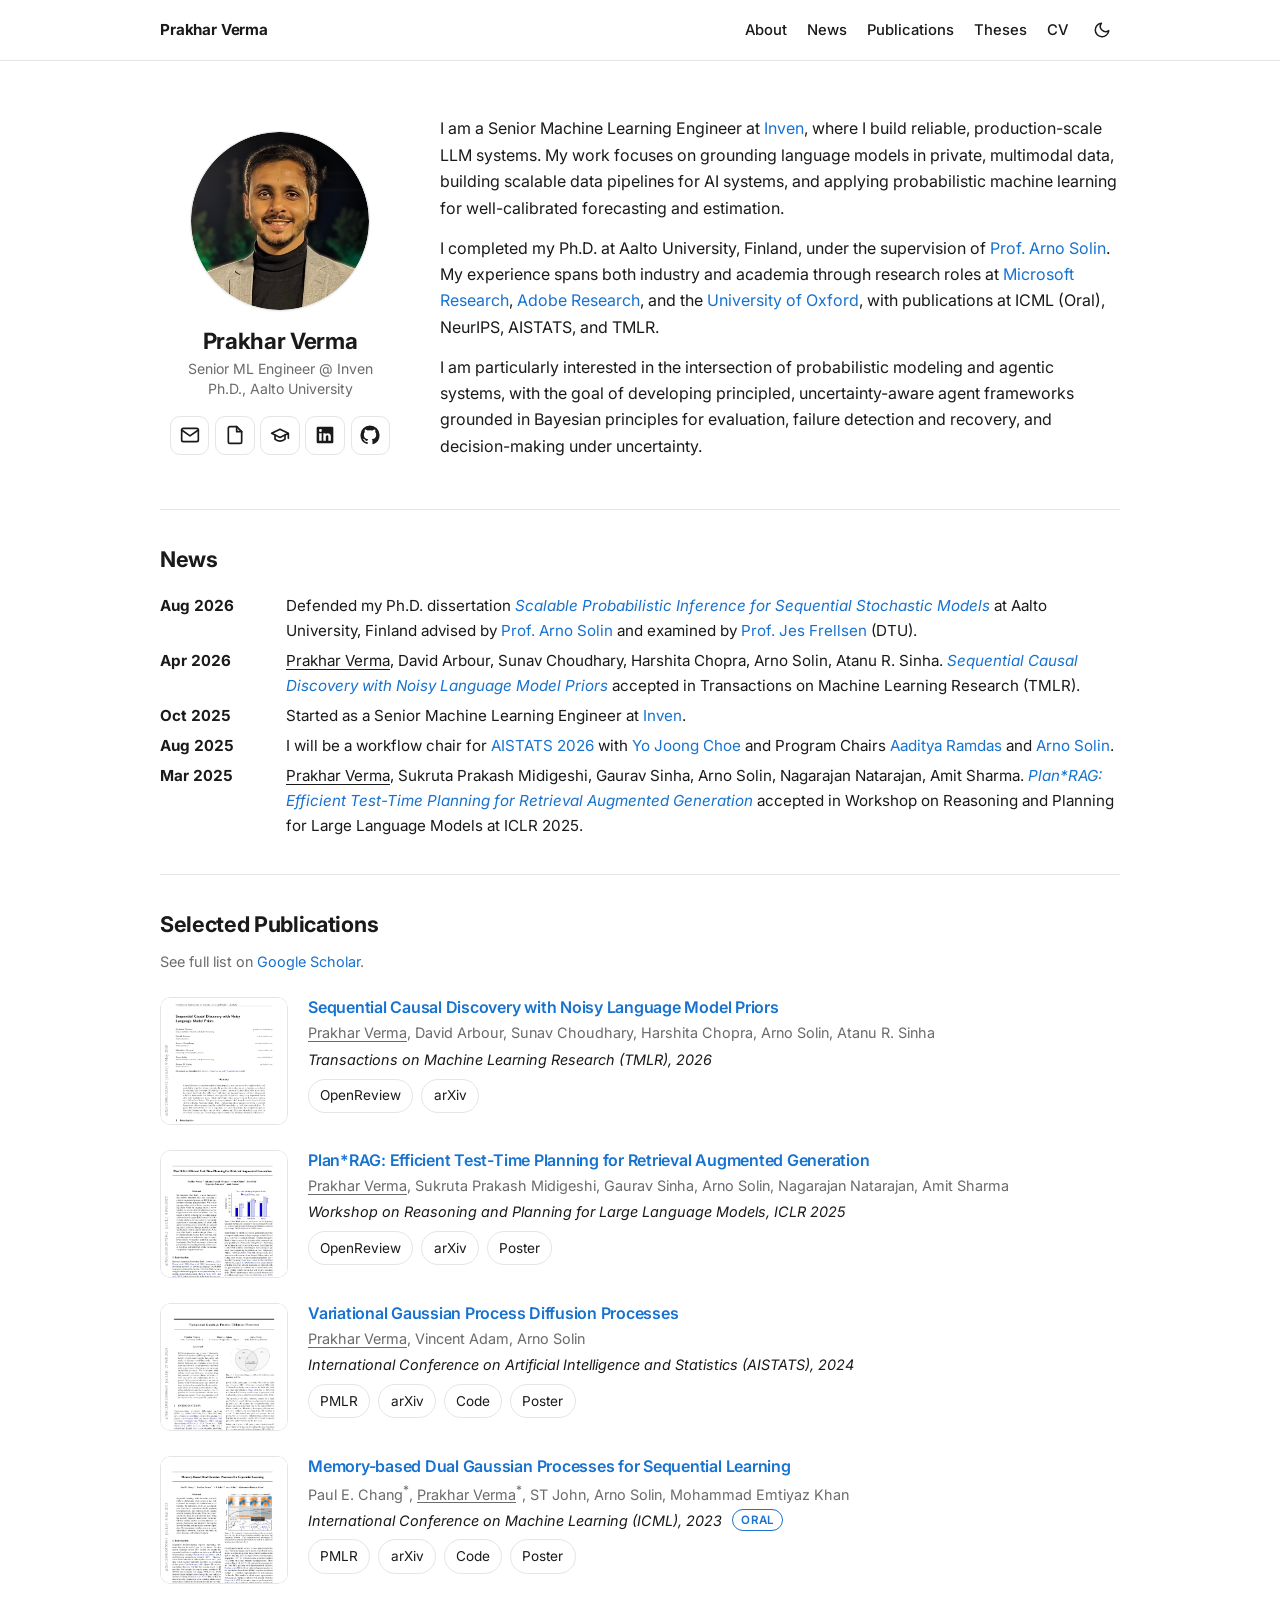
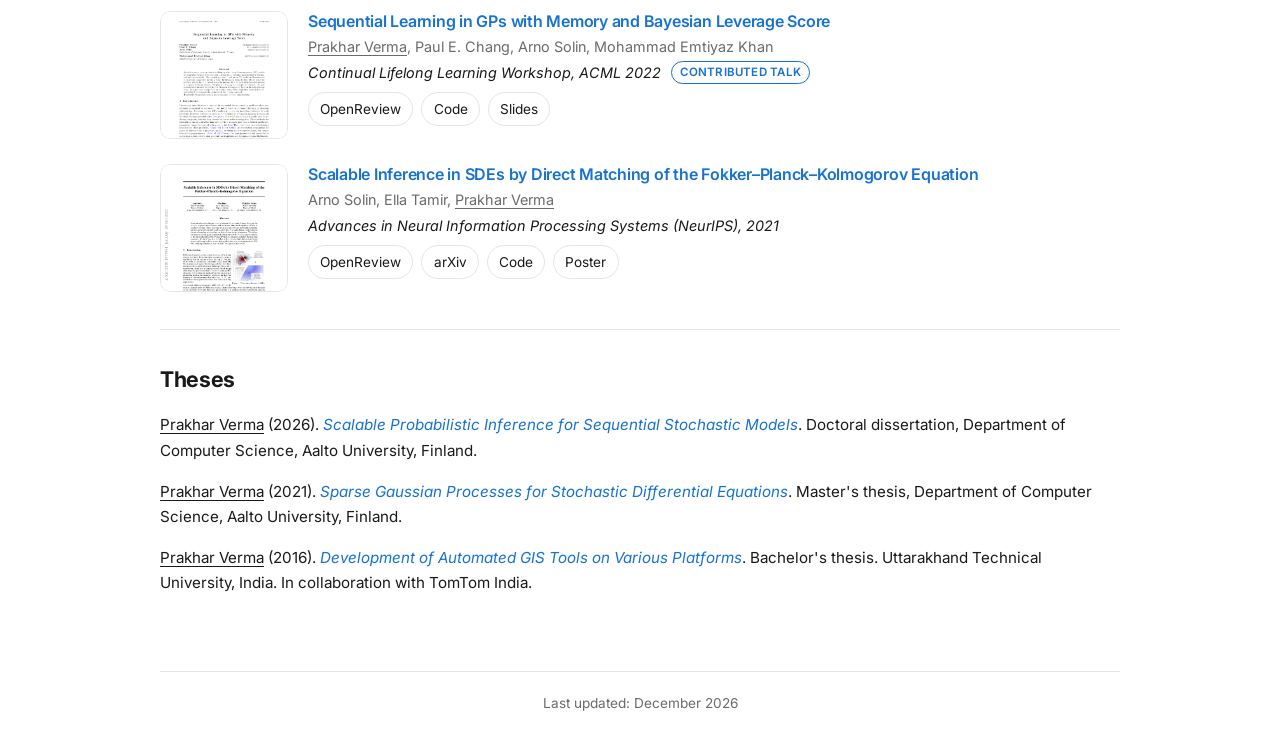
==== commit 1cd64b79: "Redesign site for 2026 Full rewrite of index.html and custom stylesheet (no Bootstrap). Adds dark mo" ====
--- a/index.html
+++ b/index.html
@@ -4,137 +4,274 @@
     <meta charset="utf-8">
     <title>Prakhar Verma</title>
     <meta name="author" content="Prakhar Verma">
+    <meta name="description" content="Machine learning researcher specializing in probabilistic modeling, Bayesian inference, and large language models.">
     <meta name="viewport" content="width=device-width, initial-scale=1">
-    <link href="https://cdn.jsdelivr.net/npm/bootstrap@5.1.3/dist/css/bootstrap.min.css" rel="stylesheet" integrity="sha384-1BmE4kWBq78iYhFldvKuhfTAU6auU8tT94WrHftjDbrCEXSU1oBoqyl2QvZ6jIW3" crossorigin="anonymous">
-    <script src="https://cdn.jsdelivr.net/npm/bootstrap@5.1.3/dist/js/bootstrap.bundle.min.js" integrity="sha384-ka7Sk0Gln4gmtz2MlQnikT1wXgYsOg+OMhuP+IlRH9sENBO0LRn5q+8nbTov4+1p" crossorigin="anonymous"></script>
+    <link rel="preconnect" href="https://fonts.googleapis.com">
+    <link rel="preconnect" href="https://fonts.gstatic.com" crossorigin>
+    <link href="https://fonts.googleapis.com/css2?family=Inter:wght@400;500;600;700&display=swap" rel="stylesheet">
+    <link rel="stylesheet" href="assets/style.css">
+    <script>
+      (function () {
+        var saved = null;
+        try { saved = localStorage.getItem('theme'); } catch (e) {}
+        document.documentElement.dataset.theme = saved || 'light';
+      })();
+    </script>
   </head>
-  <body style="padding-top:2%;" class="container">
-    <div class="col-lg-9 col-md-12 col-sm-12 col-xs-12">
-      <h1 style="text-align:center">Prakhar Verma</h1>
-    </div>
-    <!--  -->
-    <div class="container" style="padding:2%">
-      <div class="row">
-        <div class="col-lg-9 col-md-12 col-sm-12 col-xs-12 center">
-          <p style="text-align: justify; width: 100%;">
-            I am a machine learning researcher specializing in probabilistic modeling, Bayesian inference, and large language models.
-            I am currently a Senior Machine Learning Engineer at <a href="https://inven.ai" target="_blank">Inven</a>
-            and a Ph.D. researcher at Aalto University, advised by
-            <a href="https://users.aalto.fi/~asolin/" target="_blank">Prof. Arno Solin</a>. My doctoral dissertation has
-            been completed and successfully pre-examined, and is pending public defense in June 2026.
+  <body>
+    <nav class="nav">
+      <div class="nav-inner">
+        <a class="nav-brand" href="#" id="nav-brand">Prakhar Verma</a>
+        <div class="nav-right">
+          <div class="nav-links">
+            <a href="#about">About</a>
+            <a href="#news">News</a>
+            <a href="#publications">Publications</a>
+            <a href="#theses">Theses</a>
+            <a href="data/Resume_PrakharVerma.pdf" target="_blank" rel="noopener">CV</a>
+          </div>
+          <button class="theme-toggle" id="theme-toggle" aria-label="Toggle dark mode" title="Toggle dark mode">
+          <svg class="icon-moon" viewBox="0 0 24 24" fill="none" stroke="currentColor" stroke-width="2" stroke-linecap="round" stroke-linejoin="round"><path d="M21 12.79A9 9 0 1 1 11.21 3 7 7 0 0 0 21 12.79z"/></svg>
+          <svg class="icon-sun" viewBox="0 0 24 24" fill="none" stroke="currentColor" stroke-width="2" stroke-linecap="round" stroke-linejoin="round"><circle cx="12" cy="12" r="4"/><path d="M12 2v2M12 20v2M4.93 4.93l1.41 1.41M17.66 17.66l1.41 1.41M2 12h2M20 12h2M4.93 19.07l1.41-1.41M17.66 6.34l1.41-1.41"/></svg>
+        </button>
+        </div>
+      </div>
+    </nav>
+
+    <main class="container">
+      <!-- ========== About ========== -->
+      <section id="about" class="section hero">
+        <aside class="hero-side">
+          <div class="hero-photo">
+            <a href="images/PrakharVerma.png">
+              <img alt="Prakhar Verma" src="images/PrakharVerma_circle.png">
+            </a>
+          </div>
+          <h1 class="hero-name">Prakhar Verma</h1>
+          <p class="hero-subtitle">Senior ML Engineer @ Inven<br>Ph.D., Aalto University</p>
+          <div class="social compact">
+            <a href="mailto:prakhar.verma7@gmail.com" aria-label="Email" title="Email">
+              <svg viewBox="0 0 24 24" fill="none" stroke="currentColor" stroke-width="2" stroke-linecap="round" stroke-linejoin="round"><path d="M4 4h16c1.1 0 2 .9 2 2v12c0 1.1-.9 2-2 2H4c-1.1 0-2-.9-2-2V6c0-1.1.9-2 2-2z"/><polyline points="22,6 12,13 2,6"/></svg>
+              <span class="label">Email</span>
+            </a>
+            <a href="data/Resume_PrakharVerma.pdf" target="_blank" rel="noopener" aria-label="CV" title="CV">
+              <svg viewBox="0 0 24 24" fill="none" stroke="currentColor" stroke-width="2" stroke-linecap="round" stroke-linejoin="round"><path d="M14 2H6a2 2 0 0 0-2 2v16a2 2 0 0 0 2 2h12a2 2 0 0 0 2-2V8z"/><polyline points="14 2 14 8 20 8"/></svg>
+              <span class="label">CV</span>
+            </a>
+            <a href="https://scholar.google.com/citations?user=I9Hu4LsAAAAJ&hl=en" target="_blank" rel="noopener" aria-label="Google Scholar" title="Google Scholar">
+              <svg viewBox="0 0 24 24" fill="none" stroke="currentColor" stroke-width="2" stroke-linecap="round" stroke-linejoin="round"><path d="M22 10v6M2 10l10-5 10 5-10 5z"/><path d="M6 12v5c3 3 9 3 12 0v-5"/></svg>
+              <span class="label">Scholar</span>
+            </a>
+            <a href="https://www.linkedin.com/in/vermaprakhar/" target="_blank" rel="noopener" aria-label="LinkedIn" title="LinkedIn">
+              <svg viewBox="0 0 24 24" fill="currentColor"><path d="M20.5 2h-17A1.5 1.5 0 0 0 2 3.5v17A1.5 1.5 0 0 0 3.5 22h17a1.5 1.5 0 0 0 1.5-1.5v-17A1.5 1.5 0 0 0 20.5 2zM8 19H5v-9h3zM6.5 8.25A1.75 1.75 0 1 1 8.3 6.5a1.78 1.78 0 0 1-1.8 1.75zM19 19h-3v-4.74c0-1.42-.6-1.93-1.38-1.93A1.74 1.74 0 0 0 13 14.19a.66.66 0 0 0 0 .14V19h-3v-9h2.9v1.3a3.11 3.11 0 0 1 2.7-1.4c1.55 0 3.36.86 3.36 3.66z"/></svg>
+              <span class="label">LinkedIn</span>
+            </a>
+            <a href="https://github.com/prakharverma" target="_blank" rel="noopener" aria-label="GitHub" title="GitHub">
+              <svg viewBox="0 0 24 24" fill="currentColor"><path d="M12 .5A11.5 11.5 0 0 0 .5 12a11.5 11.5 0 0 0 7.86 10.92c.58.1.79-.25.79-.56v-2c-3.2.7-3.88-1.37-3.88-1.37a3.05 3.05 0 0 0-1.28-1.68c-1.04-.71.08-.7.08-.7a2.41 2.41 0 0 1 1.76 1.18 2.44 2.44 0 0 0 3.34.95 2.45 2.45 0 0 1 .73-1.53c-2.55-.29-5.24-1.28-5.24-5.68a4.45 4.45 0 0 1 1.19-3.09 4.13 4.13 0 0 1 .11-3.05s.97-.31 3.18 1.18a10.9 10.9 0 0 1 5.79 0c2.21-1.49 3.18-1.18 3.18-1.18a4.13 4.13 0 0 1 .11 3.05 4.45 4.45 0 0 1 1.19 3.09c0 4.41-2.69 5.38-5.25 5.67a2.75 2.75 0 0 1 .78 2.13v3.16c0 .31.21.67.8.56A11.5 11.5 0 0 0 23.5 12 11.5 11.5 0 0 0 12 .5z"/></svg>
+              <span class="label">GitHub</span>
+            </a>
+          </div>
+        </aside>
+        <div class="hero-main">
+          <p>
+            I am a Senior Machine Learning Engineer at <a href="https://inven.ai" target="_blank" rel="noopener">Inven</a>, where I build reliable, production-scale LLM systems.
+            My work focuses on grounding language models in private, multimodal data, building scalable data pipelines for AI systems, and applying probabilistic machine learning for well-calibrated forecasting and estimation.
           </p>
-          <p style="text-align: justify; width: 100%;">
-            My research spans industry and academia through roles at <a href="https://www.microsoft.com/en-us/research/" target="_blank">Microsoft Research</a>, <a href="https://research.adobe.com/" target="_blank">Adobe Research</a>, and the
-            <a href="https://www.cs.ox.ac.uk/" target="_blank">University of Oxford</a>. I work on uncertainty-aware reasoning, sequential decision-making, and scalable inference methods
-            for language models and probabilistic systems  with applications to retrieval, entity understanding, and reasoning over noisy real-world data. Recent work includes efficient test-time planning for retrieval-augmented
-            generation (RAG) and Bayesian causal discovery with language model priors.
-          </p>
-          <p style="text-align:center">
-            <a href="mailto:prakhar.verma7@gmail.com" target="_blank">Email</a> &nbsp/&nbsp
-            <a href="data/Resume_PrakharVerma.pdf" target="_blank">CV</a> &nbsp/&nbsp
-            <a href="https://scholar.google.com/citations?user=I9Hu4LsAAAAJ&hl=en" target="_blank">Google Scholar</a> &nbsp/&nbsp
-            <a href="https://www.linkedin.com/in/vermaprakhar/" target="_blank"> LinkedIn </a>
+          <p>
+            I completed my Ph.D. at Aalto University, Finland, under the supervision of
+            <a href="https://users.aalto.fi/~asolin/" target="_blank" rel="noopener">Prof. Arno Solin</a>.
+            My experience spans both industry and academia through research roles at
+            <a href="https://www.microsoft.com/en-us/research/" target="_blank" rel="noopener">Microsoft Research</a>,
+            <a href="https://research.adobe.com/" target="_blank" rel="noopener">Adobe Research</a>, and the
+            <a href="https://www.cs.ox.ac.uk/" target="_blank" rel="noopener">University of Oxford</a>,
+            with publications at ICML (Oral), NeurIPS, AISTATS, and TMLR.
+            </p>
+          <p>
+            I am particularly interested in the intersection of probabilistic modeling and agentic systems,
+            with the goal of developing principled, uncertainty-aware agent frameworks grounded in Bayesian principles for evaluation, failure detection and recovery, and decision-making under uncertainty.
           </p>
         </div>
-        <!-- picture -->
-        <div class="col-lg-3 col-md-12 col-sm-12 col-xs-12 text-center order-first order-lg-last order-md-first order-sm-first"
-        style="padding: 0% 2% 2% 2%;">
-          <a href="images/PrakharVerma.png">
-            <img class="img-fluid w-75" alt="profile photo" src="images/PrakharVerma_circle.png">
-          </a>
+      </section>
+
+      <!-- ========== News ========== -->
+      <section id="news" class="section">
+        <h2>News</h2>
+        <ul class="news-list">
+          <li>
+            <span class="news-date">Aug 2026</span>
+            <span class="news-item"> Defended my Ph.D. dissertation <i><a href="https://aaltodoc.aalto.fi/items/b495e811-1def-4a77-869b-35eb132228ea" target="_blank" rel="noopener">Scalable Probabilistic Inference for Sequential Stochastic Models</a></i> at Aalto University, Finland advised by <a href="https://users.aalto.fi/~asolin/" target="_blank" rel="noopener">Prof. Arno Solin</a> and examined by <a href="https://frellsen.org/" target="_blank" rel="noopener">Prof. Jes Frellsen</a> (DTU).</span>
+          </li>
+          <li>
+            <span class="news-date">Apr 2026</span>
+            <span class="news-item"><u>Prakhar Verma</u>, David Arbour, Sunav Choudhary, Harshita Chopra, Arno Solin, Atanu R. Sinha. <i><a href="https://openreview.net/forum?id=wFs71JzEO7" target="_blank" rel="noopener">Sequential Causal Discovery with Noisy Language Model Priors</a></i> accepted in Transactions on Machine Learning Research (TMLR).</span>
+          </li>
+          <li>
+            <span class="news-date">Oct 2025</span>
+            <span class="news-item">Started as a Senior Machine Learning Engineer at <a href="https://www.inven.ai/" target="_blank" rel="noopener">Inven</a>.</span>
+          </li>
+          <li>
+            <span class="news-date">Aug 2025</span>
+            <span class="news-item">I will be a workflow chair for <a href="https://virtual.aistats.org/Conferences/2026" target="_blank" rel="noopener">AISTATS 2026</a> with <a href="https://yjchoe.github.io/" target="_blank" rel="noopener">Yo Joong Choe</a> and Program Chairs <a href="https://www.stat.cmu.edu/~aramdas/" target="_blank" rel="noopener">Aaditya Ramdas</a> and <a href="https://users.aalto.fi/~asolin/" target="_blank" rel="noopener">Arno Solin</a>.</span>
+          </li>
+          <li>
+            <span class="news-date">Mar 2025</span>
+            <span class="news-item"><u>Prakhar Verma</u>, Sukruta Prakash Midigeshi, Gaurav Sinha, Arno Solin, Nagarajan Natarajan, Amit Sharma. <i><a href="https://openreview.net/forum?id=gi9aqlYdBk" target="_blank" rel="noopener">Plan*RAG: Efficient Test-Time Planning for Retrieval Augmented Generation</a></i> accepted in Workshop on Reasoning and Planning for Large Language Models at ICLR 2025.</span>
+          </li>
+        </ul>
+      </section>
+
+      <!-- ========== Publications ========== -->
+      <section id="publications" class="section">
+        <h2>Selected Publications</h2>
+        <p class="pub-more">
+          See full list on <a href="https://scholar.google.com/citations?user=I9Hu4LsAAAAJ&hl=en" target="_blank" rel="noopener">Google Scholar</a>.
+        </p>
+        <div class="pub-list">
+          <article class="pub">
+            <a class="pub-thumb-link" href="https://openreview.net/forum?id=wFs71JzEO7" target="_blank" rel="noopener">
+              <img class="pub-thumb pub-thumb--img" src="images/pubs/seq_causal.png" alt="Sequential Causal Discovery paper thumbnail" loading="lazy">
+            </a>
+            <div class="pub-body">
+              <h3 class="pub-title"><a href="https://openreview.net/forum?id=wFs71JzEO7" target="_blank" rel="noopener">Sequential Causal Discovery with Noisy Language Model Priors</a></h3>
+              <p class="pub-authors"><u>Prakhar Verma</u>, David Arbour, Sunav Choudhary, Harshita Chopra, Arno Solin, Atanu R. Sinha</p>
+              <p class="pub-venue">Transactions on Machine Learning Research (TMLR), 2026</p>
+              <p class="pub-links">
+                <a href="https://openreview.net/forum?id=wFs71JzEO7" target="_blank" rel="noopener">OpenReview</a>
+                <a href="https://arxiv.org/abs/2506.16234" target="_blank" rel="noopener">arXiv</a>
+              </p>
+            </div>
+          </article>
+
+          <article class="pub">
+            <a class="pub-thumb-link" href="https://openreview.net/forum?id=gi9aqlYdBk" target="_blank" rel="noopener">
+              <img class="pub-thumb pub-thumb--img" src="images/pubs/plan_rag.png" alt="Plan*RAG paper thumbnail" loading="lazy">
+            </a>
+            <div class="pub-body">
+              <h3 class="pub-title"><a href="https://openreview.net/forum?id=gi9aqlYdBk" target="_blank" rel="noopener">Plan*RAG: Efficient Test-Time Planning for Retrieval Augmented Generation</a></h3>
+              <p class="pub-authors"><u>Prakhar Verma</u>, Sukruta Prakash Midigeshi, Gaurav Sinha, Arno Solin, Nagarajan Natarajan, Amit Sharma</p>
+              <p class="pub-venue">Workshop on Reasoning and Planning for Large Language Models, ICLR 2025</p>
+              <p class="pub-links">
+                <a href="https://openreview.net/forum?id=gi9aqlYdBk" target="_blank" rel="noopener">OpenReview</a>
+                <a href="https://arxiv.org/abs/2410.20753" target="_blank" rel="noopener">arXiv</a>
+                <a href="data/poster_plan_rag.pdf" target="_blank" rel="noopener">Poster</a>
+              </p>
+            </div>
+          </article>
+
+          <article class="pub">
+            <a class="pub-thumb-link" href="https://proceedings.mlr.press/v238/verma24a.html" target="_blank" rel="noopener">
+              <img class="pub-thumb pub-thumb--img" src="images/pubs/var_gp.png" alt="Variational Gaussian Process Diffusion Processes paper thumbnail" loading="lazy">
+            </a>
+            <div class="pub-body">
+              <h3 class="pub-title"><a href="https://proceedings.mlr.press/v238/verma24a.html" target="_blank" rel="noopener">Variational Gaussian Process Diffusion Processes</a></h3>
+              <p class="pub-authors"><u>Prakhar Verma</u>, Vincent Adam, Arno Solin</p>
+              <p class="pub-venue">International Conference on Artificial Intelligence and Statistics (AISTATS), 2024</p>
+              <p class="pub-links">
+                <a href="https://proceedings.mlr.press/v238/verma24a.html" target="_blank" rel="noopener">PMLR</a>
+                <a href="https://arxiv.org/abs/2306.02066" target="_blank" rel="noopener">arXiv</a>
+                <a href="https://github.com/AaltoML/vi-diffusion-processes" target="_blank" rel="noopener">Code</a>
+                <a href="data/poster_cvi_dp.pdf" target="_blank" rel="noopener">Poster</a>
+              </p>
+            </div>
+          </article>
+
+          <article class="pub">
+            <a class="pub-thumb-link" href="https://proceedings.mlr.press/v202/chang23a.html" target="_blank" rel="noopener">
+              <img class="pub-thumb pub-thumb--img" src="images/pubs/dual_gp.png" alt="Memory-based Dual Gaussian Processes paper thumbnail" loading="lazy">
+            </a>
+            <div class="pub-body">
+              <h3 class="pub-title"><a href="https://proceedings.mlr.press/v202/chang23a.html" target="_blank" rel="noopener">Memory-based Dual Gaussian Processes for Sequential Learning</a></h3>
+              <p class="pub-authors">Paul E. Chang<sup>*</sup>, <u>Prakhar Verma</u><sup>*</sup>, ST John, Arno Solin, Mohammad Emtiyaz Khan</p>
+              <p class="pub-venue">International Conference on Machine Learning (ICML), 2023 <span class="badge">Oral</span></p>
+              <p class="pub-links">
+                <a href="https://proceedings.mlr.press/v202/chang23a.html" target="_blank" rel="noopener">PMLR</a>
+                <a href="https://arxiv.org/abs/2306.03566" target="_blank" rel="noopener">arXiv</a>
+                <a href="https://github.com/AaltoML/sequential-gp" target="_blank" rel="noopener">Code</a>
+                <a href="data/poster_dual_gp.pdf" target="_blank" rel="noopener">Poster</a>
+              </p>
+            </div>
+          </article>
+
+          <article class="pub">
+            <a class="pub-thumb-link" href="https://openreview.net/forum?id=_RvQKPW8ZCp" target="_blank" rel="noopener">
+              <img class="pub-thumb pub-thumb--img" src="images/pubs/seq_gp.png" alt="Sequential Learning in GPs paper thumbnail" loading="lazy">
+            </a>
+            <div class="pub-body">
+              <h3 class="pub-title"><a href="https://openreview.net/forum?id=_RvQKPW8ZCp" target="_blank" rel="noopener">Sequential Learning in GPs with Memory and Bayesian Leverage Score</a></h3>
+              <p class="pub-authors"><u>Prakhar Verma</u>, Paul E. Chang, Arno Solin, Mohammad Emtiyaz Khan</p>
+              <p class="pub-venue">Continual Lifelong Learning Workshop, ACML 2022 <span class="badge">Contributed Talk</span></p>
+              <p class="pub-links">
+                <a href="https://openreview.net/forum?id=_RvQKPW8ZCp" target="_blank" rel="noopener">OpenReview</a>
+                <a href="https://github.com/AaltoML/sequential-gp" target="_blank" rel="noopener">Code</a>
+                <a href="data/acml2022_contributed_talk.pdf" target="_blank" rel="noopener">Slides</a>
+              </p>
+            </div>
+          </article>
+
+          <article class="pub">
+            <a class="pub-thumb-link" href="https://openreview.net/forum?id=admg0sZZm1e" target="_blank" rel="noopener">
+              <img class="pub-thumb pub-thumb--img" src="images/pubs/sde_neurips.png" alt="Scalable Inference in SDEs paper thumbnail" loading="lazy">
+            </a>
+            <div class="pub-body">
+              <h3 class="pub-title"><a href="https://openreview.net/forum?id=admg0sZZm1e" target="_blank" rel="noopener">Scalable Inference in SDEs by Direct Matching of the Fokker&ndash;Planck&ndash;Kolmogorov Equation</a></h3>
+              <p class="pub-authors">Arno Solin, Ella Tamir, <u>Prakhar Verma</u></p>
+              <p class="pub-venue">Advances in Neural Information Processing Systems (NeurIPS), 2021</p>
+              <p class="pub-links">
+                <a href="https://openreview.net/forum?id=admg0sZZm1e" target="_blank" rel="noopener">OpenReview</a>
+                <a href="https://arxiv.org/abs/2110.15739" target="_blank" rel="noopener">arXiv</a>
+                <a href="https://github.com/AaltoML/scalable-inference-in-sdes" target="_blank" rel="noopener">Code</a>
+                <a href="data/poster_scalable_sde.pdf" target="_blank" rel="noopener">Poster</a>
+              </p>
+            </div>
+          </article>
         </div>
-      </div>
-      <!--  -->
-      <div class="row">
-        <div class="col-lg-12 col-md-12 col-xs-12 col-sm-12">
-          <h4>News</h4>
-          <ul>
-            <li> <b>[April 2026]</b> <u>Prakhar Verma</u>, David Arbour, Sunav Choudhary, Harshita Chopra, Arno Solin, Atanu R. Sinha.
-              <i>Sequential Causal Discovery with Noisy Language Model Priors</i> accepted in Transactions on Machine Learning Research (TMLR). <a href="https://arxiv.org/abs/2506.16234" target="_blank">Link</a>
-            <li> <b>[October 2025]</b> Started as a Senior Machine Learning Engineer at <a href="https://www.inven.ai/" target="_blank">Inven</a>.
-            <li><b>[August 2025]</b> I will be a workflow chair for <a href="https://virtual.aistats.org/Conferences/2026" target="_blank">AISTATS 2026</a> with <a href="https://yjchoe.github.io/" target="_blank">Yo Joong Choe</a> and Program Chairs <a href="https://www.stat.cmu.edu/~aramdas/" target="_blank">Aaditya Ramdas</a> and <a href="https://users.aalto.fi/~asolin/" target="_blank">Arno Solin</a>.</li>
-            <li> <b>[March 2025]</b> <u>Prakhar Verma</u>, Sukruta Prakash Midigeshi, Gaurav Sinha, Arno Solin, Nagarajan Natarajan, Amit Sharma.
-              <i>Plan*RAG: Efficient Test-Time Planning for Retrieval Augmented Generation</i> accepted in Workshop on Reasoning and Planning for Large Language Models at ICLR 2025. <a href="https://openreview.net/forum?id=gi9aqlYdBk" target="_blank">Link</a>
-            <li> <b>[September 2024]</b> Completed a 3 months Research Internship at <a href="https://research.adobe.com/" target="_blank">Adobe Research</a>.
-            <li> <b>[June 2024]</b> Completed a 3 months Research Internship at <a href="https://www.microsoft.com/en-us/research/" target="_blank">Microsoft Research</a>.
-            <li> <b>[January 2024]</b> <u>Prakhar Verma</u>, Vincent Adam, Arno Solin.
-              <i>Variational Gaussian Process Diffusion Processes</i> accepted in the Proceedings of the International Conference on
-              Artificial Intelligence and Statistics (AISTATS) 2024. <a href="https://arxiv.org/abs/2306.02066" target="_blank">Link</a>
-            </li>
-            <li> <b>[October 2023]</b> Elizaveta Semenova, <u>Prakhar Verma</u>, Max Cairney-Leeming, Arno Solin, Samir Bhatt, Seth Flaxman.
-              <i>PriorCVAE: Scalable MCMC parameter inference with Bayesian deep generative modelling</i> <a href="https://arxiv.org/abs/2304.04307" target="_blank">Link</a>
-            </li>
-            <li> <b>[September 2023]</b> Completed a 3 months research visit at <a href="https://www.ox.ac.uk/" target="_blank">University of Oxford</a>.
-            </li>
-            <li> <b>[May 2023]</b> Paul E. Chang<sup>*</sup>, <u>Prakhar Verma</u><sup>*</sup>,
-              ST John, Arno Solin, Mohammad Emtiyaz Khan.
-              <i>Memory-based dual Gaussian processes for sequential learning</i> accepted in
-              International Conference on Machine Learning (ICML), 2023 (Oral Presentation). <a href="https://arxiv.org/abs/2306.03566" target="_blank">Link</a>
-            </li>
-            <!-- <li> <b>[March 2023]</b> <u> Prakhar Verma</u>, Vincent Adam, Arno Solin.
-              <i>Gaussian Variational Inference for Diffusion Processes Revisited</i> accepted as a poster in "BayesComp" 2023.
-              <a href="data/bayescomp_2023_poster.pdf" target="_blank">Poster</a>
-            </li> -->
-            <!-- <li><b>[November 2022</b>] <u>Prakhar Verma</u>, Paul E. Chang, Arno Solin, Mohammad Emtiyaz Khan.
-              <i>Sequential Learning in GPs with Memory and Bayesian Leverage Score</i>
-              accepted in Asian Conference in Machine Learning (ACML) workshop
-              "Continual Lifelong Learning" 2022 (Contributed talk).
-              <a href="https://openreview.net/pdf?id=_RvQKPW8ZCp" target="_blank">Link</a> &nbsp
-              <a href="data/acml2022_contributed_talk.pdf" target="_blank">Slide</a>
-            </li> -->
-            <!-- <li><b>[October 2022</b>] Paul E. Chang, <u>Prakhar Verma</u>, ST John, Victor Picheny,
-              Henry Moss, Arno Solin. <i>Fantasizing with Dual GPs in Bayesian Optimization and Active Learning</i>
-              accepted in NeurIPS workshop "Gaussian Processes, Spatiotemporal Modeling, and Decision-making Systems" 2022.
-              <a href="https://arxiv.org/abs/2211.01053" target="_blank">Link</a> &nbsp
-              <a href="https://gp-seminar-series.github.io/neurips-2022/assets/camera_ready/11_poster.pdf" target="_blank">Poster</a>
-            </li> -->
-            <!-- <li>[<i>August 2022</i>] Started as a <i>Doctoral Researcher</i> with <a href="https://users.aalto.fi/~asolin/" target="_blank">Prof. Arno Solin</a> at Aalto University, Finland.</li>
-            <li>[<i>October 2021</i>] <u>Prakhar Verma</u>, Vincent Adam, Arno Solin. <i>Sparse Gaussian Processes for Stochastic Differential Equations</i>
-              accepted in NeurIPS workshop "The Symbiosis of Deep Learning and Differential Equations" 2021.
-              <a href="https://openreview.net/forum?id=yk3ghzrAVnp" target="_blank">Link</a> &nbsp
-              <a href="data/poster_sparse_sde.pdf" target="_blank">Poster</a>
-            </li>
-            <li>[<i>October 2021</i>] Arno Solin, Ella Tamir, <u>Prakhar Verma</u>. <i>Scalable Inference in SDEs by Direct Matching of
-              the Fokker–Planck–Kolmogorov Equation</i> accepted in NeurIPS 2021.
-              <a href="https://arxiv.org/abs/2110.15739" target="_blank">Link</a>&nbsp
-              <a href="data/poster_scalable_sde.pdf" target="_blank">Poster</a>
-            </li> -->
-            <!-- <li>[<i>September 2021</i>] Started working as a consultant with <a href="https://www.spectacularai.com/" target="_blank">
-              SpectacularAI</a> researching uncertainty quantification.</li> -->
-            <!-- <li>[<i>July 2021</i>] Successfully submitted M.Sc. thesis titled <i>"Sparse Gaussian processes for stochastic differential equations"
-              under <a href="https://vincentadam87.github.io/" target="_blank">Dr Vincent Adam</a> and <a href="https://users.aalto.fi/~asolin/" target="_blank">Prof. Arno Solin</a>.</i></li> -->
-            <!-- <li>[<i>February 2021</i>] Started M.Sc. thesis </li> -->
-            <!-- <li>[<i>April 2020</i>] Joined <a href="https://users.aalto.fi/~asolin/group/" target="_blank">Aalto ML</a> group as a Research Assistant</li> -->
-            <!-- <li>[<i>February 2020</i>] <a href="https://www.spiedigitallibrary.org/conference-proceedings-of-spie/11433/114332Z/MAGEC-machine-assisted-geometry-extraction-and-creation/10.1117/12.2559438.short?SSO=1" target="_blank">M.A.G.E.C : machine assisted geometry extraction and creation</a> published in SPIE Digital Library.</li> -->
-            <!-- <li>[<i>January 2020</i>] Teaching Assistant for <a href="https://mycourses.aalto.fi/course/view.php?id=20606" target="_blank">CS-E4890: Deep Learning</a></li> -->
-            <!-- <li>[<i>November 2019</i>] M.A.G.E.C presented in Oral session at <a href="http://www.icmv.org/Amsterdam%20Program.pdf#page=31" target="_blank">ICMV 2019</a></li>
-            <li>[<i>2018</i>] Awarded Face of TomTom 2018.</li>
-            <li>[<i>December 2018</i>] Mentor in <a href="https://www.techgig.com/hackathon/tomtom" target="_blank">TomTom External Hackathon</a></li>
-            <li>[<i>April 2018</i>] Speaker at <a href="https://www.meetup.com/Pune-GDG/events/249975930/" target="_blank">Google Tensorflow meetup</a></li>
-            <li>[<i>January 2018</i>] Speaker at <a href="https://geospatialworldforum.org/2018/speakers-bio.asp?id=gwf2018A401" target="_blank">GeoSpatial WorldForum 2018</a></li> -->
-          </ul>
-      </div>
-    </div>
-    <!--  -->
-    <div class="row col-lg-12 col-md-12 col-xs-12 col-sm-12">
-      <h4>Theses</h4>
-      <p>
-          <u>Prakhar Verma</u> (2026). <b><i>Scalable Probabilistic Inference for Sequential Stochastic Models</i></b>. Doctoral dissertation. Aalto University.
-          <a href="#" target="_blank">PDF</a>
-      </p>
-      <p>
-          <u>Prakhar Verma</u> (2021). <b><i>Sparse Gaussian processes for stochastic differential equations</i></b>. Master’s thesis. Aalto University.
-          <a href="data/SCI_2021_Verma_Prakhar_v0.1.pdf" target="_blank">PDF</a>
-      </p>
-      <p>
-          <u>Prakhar Verma</u> (2016). <b><i>Development of automated GIS Tools on various platforms</i></b>. Bachelor's thesis.
-          Uttarakhand Technical University, TomTom India.
-          <a href="data/BachelorThesis_PrakharVerma.pdf" target="_blank">PDF</a>
-      </p>
-    </div>
-    </div>
-    <footer class="footer text-center" style="margin-top:2%">
-      <em>Last updated: May 10, 2026 at 17:00 EEST.</em>
-    </footer>
+      </section>
+
+      <!-- ========== Theses ========== -->
+      <section id="theses" class="section">
+        <h2>Theses</h2>
+        <p class="thesis">
+          <u>Prakhar Verma</u> (2026). <i><a href="https://aaltodoc.aalto.fi/items/b495e811-1def-4a77-869b-35eb132228ea" target="_blank" rel="noopener">Scalable Probabilistic Inference for Sequential Stochastic Models</a></i>. Doctoral dissertation, Department of Computer Science, Aalto University, Finland.
+        </p>
+        <p class="thesis">
+          <u>Prakhar Verma</u> (2021). <i><a href="data/SCI_2021_Verma_Prakhar_v0.1.pdf" target="_blank" rel="noopener">Sparse Gaussian Processes for Stochastic Differential Equations</a></i>. Master's thesis, Department of Computer Science, Aalto University, Finland.
+        </p>
+        <p class="thesis">
+          <u>Prakhar Verma</u> (2016). <i><a href="data/BachelorThesis_PrakharVerma.pdf" target="_blank" rel="noopener">Development of Automated GIS Tools on Various Platforms</a></i>. Bachelor's thesis. Uttarakhand Technical University, India. In collaboration with TomTom India.
+        </p>
+      </section>
+
+      <!-- ========== Academic Service ========== -->
+<!--      <section id="service" class="section">-->
+<!--        <h2>Academic Service</h2>-->
+<!--        <ul class="service-list">-->
+<!--          <li>Workflow Chair, International Conference on Artificial Intelligence and Statistics (AISTATS), 2026</li>-->
+<!--          <li>Reviewer &mdash; NeurIPS, ICLR, ICML, AISTATS, CoLLAs</li>-->
+<!--        </ul>-->
+<!--      </section>-->
+
+      <footer class="footer">
+        Last updated: <span id="last-updated">August 2026</span>
+      </footer>
+    </main>
+
+    <script>
+      document.getElementById('theme-toggle').addEventListener('click', function () {
+        var next = document.documentElement.dataset.theme === 'dark' ? 'light' : 'dark';
+        document.documentElement.dataset.theme = next;
+        try { localStorage.setItem('theme', next); } catch (e) {}
+      });
+      document.getElementById('nav-brand').addEventListener('click', function (e) {
+        e.preventDefault();
+        window.scrollTo({ top: 0, behavior: 'smooth' });
+      });
+      (function () {
+        var d = new Date(document.lastModified);
+        if (!isNaN(d.getTime())) {
+          document.getElementById('last-updated').textContent =
+            d.toLocaleDateString('en-US', { month: 'long', year: 'numeric' });
+        }
+      })();
+    </script>
   </body>
 </html>
--- a/assets/style.css
+++ b/assets/style.css
@@ -0,0 +1,529 @@
+/* ---------- Reset ---------- */
+*,
+*::before,
+*::after {
+  box-sizing: border-box;
+}
+html,
+body,
+h1,
+h2,
+h3,
+h4,
+p,
+ul,
+ol,
+figure {
+  margin: 0;
+  padding: 0;
+}
+img {
+  max-width: 100%;
+  display: block;
+}
+ul {
+  list-style: none;
+}
+button {
+  font: inherit;
+  color: inherit;
+  background: none;
+  border: 0;
+  cursor: pointer;
+}
+
+/* ---------- Design tokens ---------- */
+:root {
+  --bg: #ffffff;
+  --fg: #1a1a1a;
+  --muted: #6b6b6b;
+  --subtle: #f5f5f7;
+  --rule: #e5e5e7;
+  --accent: #1772d0;
+  --accent-hover: #f09228;
+  --card: #fafafa;
+  --shadow: 0 1px 2px rgba(0, 0, 0, 0.04);
+  --font-sans: "Inter", -apple-system, BlinkMacSystemFont, "Segoe UI", Roboto, Helvetica, Arial, sans-serif;
+  --max: 1000px;
+  --radius: 10px;
+}
+
+:root[data-theme="dark"] {
+  --bg: #0f1115;
+  --fg: #e8e8ea;
+  --muted: #9a9aa2;
+  --subtle: #171a20;
+  --rule: #24272e;
+  --accent: #6ea8ff;
+  --accent-hover: #ffb066;
+  --card: #171a20;
+  --shadow: 0 1px 2px rgba(0, 0, 0, 0.35);
+}
+
+/* ---------- Base ---------- */
+html {
+  scroll-behavior: smooth;
+}
+body {
+  font-family: var(--font-sans);
+  font-size: 16px;
+  line-height: 1.65;
+  color: var(--fg);
+  background: var(--bg);
+  -webkit-font-smoothing: antialiased;
+  -moz-osx-font-smoothing: grayscale;
+  transition: background-color 0.2s ease, color 0.2s ease;
+}
+a {
+  color: var(--accent);
+  text-decoration: none;
+  transition: color 0.15s ease;
+}
+a:hover {
+  color: var(--accent-hover);
+}
+h1,
+h2,
+h3,
+h4 {
+  font-weight: 700;
+  letter-spacing: -0.015em;
+  line-height: 1.25;
+}
+h1 {
+  font-size: 2rem;
+}
+h2 {
+  font-size: 1.35rem;
+  margin-bottom: 1.25rem;
+}
+h3 {
+  font-size: 1rem;
+}
+p {
+  margin-bottom: 0.85rem;
+}
+strong,
+b {
+  font-weight: 600;
+}
+u {
+  text-decoration: underline;
+  text-underline-offset: 3px;
+  text-decoration-thickness: 1px;
+}
+
+/* ---------- Layout ---------- */
+.container {
+  max-width: var(--max);
+  margin: 0 auto;
+  padding: 0 1.25rem;
+}
+main.container {
+  padding-top: 2rem;
+  padding-bottom: 1rem;
+}
+.section {
+  padding: 2.25rem 0;
+  border-top: 1px solid var(--rule);
+}
+.section:first-of-type {
+  border-top: 0;
+}
+
+/* ---------- Nav ---------- */
+.nav {
+  position: sticky;
+  top: 0;
+  z-index: 10;
+  background: color-mix(in oklab, var(--bg) 90%, transparent);
+  backdrop-filter: saturate(180%) blur(10px);
+  -webkit-backdrop-filter: saturate(180%) blur(10px);
+  border-bottom: 1px solid var(--rule);
+}
+.nav-inner {
+  max-width: var(--max);
+  margin: 0 auto;
+  padding: 0.75rem 1.25rem;
+  display: flex;
+  align-items: center;
+  justify-content: space-between;
+  gap: 1rem;
+}
+.nav-brand {
+  font-weight: 700;
+  font-size: 0.95rem;
+  color: var(--fg);
+  letter-spacing: -0.01em;
+}
+.nav-brand:hover {
+  color: var(--accent);
+}
+.nav-right {
+  display: flex;
+  align-items: center;
+  gap: 1rem;
+}
+.nav-links {
+  display: flex;
+  gap: 1.25rem;
+  flex-wrap: wrap;
+}
+.nav-links a {
+  color: var(--fg);
+  font-weight: 500;
+  font-size: 0.925rem;
+}
+.nav-links a:hover {
+  color: var(--accent);
+}
+.theme-toggle {
+  width: 36px;
+  height: 36px;
+  border-radius: 50%;
+  display: inline-flex;
+  align-items: center;
+  justify-content: center;
+  color: var(--fg);
+  transition: background-color 0.15s ease;
+}
+.theme-toggle:hover {
+  background: var(--subtle);
+}
+.theme-toggle svg {
+  width: 18px;
+  height: 18px;
+}
+:root[data-theme="dark"] .icon-sun {
+  display: block;
+}
+:root[data-theme="dark"] .icon-moon {
+  display: none;
+}
+:root:not([data-theme="dark"]) .icon-sun {
+  display: none;
+}
+:root:not([data-theme="dark"]) .icon-moon {
+  display: block;
+}
+
+/* ---------- Hero ---------- */
+.hero {
+  display: grid;
+  grid-template-columns: 240px 1fr;
+  gap: 2.5rem;
+  align-items: center;
+  padding-top: 1.25rem;
+}
+.hero-side {
+  text-align: center;
+}
+.hero-photo {
+  width: 180px;
+  height: 180px;
+  border-radius: 50%;
+  overflow: hidden;
+  border: 1px solid var(--rule);
+  box-shadow: var(--shadow);
+  margin: 0 auto 1rem;
+}
+.hero-side .social {
+  justify-content: center;
+}
+.hero-photo img {
+  width: 100%;
+  height: 100%;
+  object-fit: cover;
+}
+.hero-name {
+  font-size: 1.4rem;
+  margin-bottom: 0.25rem;
+}
+.hero-subtitle {
+  color: var(--muted);
+  font-size: 0.88rem;
+  line-height: 1.45;
+  margin-bottom: 1rem;
+}
+.hero-main {
+  padding-top: 0.15rem;
+}
+.hero-main p {
+  text-align: left;
+}
+
+/* ---------- Social row ---------- */
+.social {
+  display: flex;
+  gap: 0.5rem;
+  flex-wrap: wrap;
+}
+.social.compact {
+  gap: 0.35rem;
+}
+.social.compact a {
+  padding: 0.55rem;
+  gap: 0;
+}
+.social.compact .label {
+  position: absolute;
+  width: 1px;
+  height: 1px;
+  overflow: hidden;
+  clip: rect(0 0 0 0);
+  white-space: nowrap;
+}
+.social.compact svg {
+  width: 20px;
+  height: 20px;
+}
+.social a {
+  display: inline-flex;
+  align-items: center;
+  gap: 0.4rem;
+  padding: 0.45rem 0.85rem;
+  border: 1px solid var(--rule);
+  border-radius: var(--radius);
+  color: var(--fg);
+  font-size: 0.875rem;
+  font-weight: 500;
+  transition: border-color 0.15s ease, color 0.15s ease, background-color 0.15s ease;
+}
+.social a:hover {
+  border-color: var(--accent);
+  color: var(--accent);
+  background: var(--subtle);
+}
+.social svg {
+  width: 15px;
+  height: 15px;
+}
+
+/* ---------- News ---------- */
+.news-list {
+  display: flex;
+  flex-direction: column;
+  gap: 0.3rem;
+}
+.news-list li {
+  display: grid;
+  grid-template-columns: 110px 1fr;
+  gap: 1rem;
+  align-items: baseline;
+}
+.news-date {
+  color: var(--fg);
+  font-size: 0.95rem;
+  font-weight: 700;
+  font-variant-numeric: tabular-nums;
+  white-space: nowrap;
+}
+.news-item {
+  font-size: 0.95rem;
+}
+.news-item i a {
+  color: var(--accent);
+  transition: color 0.15s ease;
+}
+.news-item i a:hover {
+  color: var(--accent-hover);
+}
+
+/* ---------- Publications ---------- */
+.pub-list {
+  display: flex;
+  flex-direction: column;
+  gap: 1.5rem;
+}
+.pub {
+  display: grid;
+  grid-template-columns: 128px 1fr;
+  gap: 1.25rem;
+  align-items: start;
+}
+.pub-thumb {
+  width: 128px;
+  height: 128px;
+  border-radius: var(--radius);
+  display: flex;
+  flex-direction: column;
+  align-items: center;
+  justify-content: center;
+  gap: 0.15rem;
+  color: #ffffff;
+  text-align: center;
+  padding: 0.5rem;
+  box-shadow: var(--shadow);
+  background: linear-gradient(135deg, #475569, #64748b);
+}
+.pub-thumb .venue-abbr {
+  font-size: 1.35rem;
+  font-weight: 700;
+  letter-spacing: -0.01em;
+  line-height: 1.1;
+}
+.pub-thumb .venue-year {
+  font-size: 0.9rem;
+  font-weight: 500;
+  opacity: 0.9;
+}
+.pub-thumb-link {
+  display: block;
+  width: 128px;
+  height: 128px;
+  border-radius: var(--radius);
+  overflow: hidden;
+  transition: transform 0.15s ease, box-shadow 0.15s ease;
+}
+.pub-thumb-link:hover {
+  transform: translateY(-2px);
+  box-shadow: 0 4px 12px rgba(0, 0, 0, 0.12);
+}
+.pub-thumb--img {
+  padding: 0;
+  background: #ffffff;
+  object-fit: cover;
+  object-position: top center;
+  border: 1px solid var(--rule);
+  width: 100%;
+  height: 100%;
+}
+:root[data-theme="dark"] .pub-thumb--img {
+  background: #e8e8ea;
+}
+.pub-thumb--tmlr    { background: linear-gradient(135deg, #0f766e, #14b8a6); }
+.pub-thumb--iclr    { background: linear-gradient(135deg, #7c3aed, #a855f7); }
+.pub-thumb--aistats { background: linear-gradient(135deg, #15803d, #22c55e); }
+.pub-thumb--icml    { background: linear-gradient(135deg, #ea580c, #f97316); }
+.pub-thumb--neurips { background: linear-gradient(135deg, #1e40af, #3b82f6); }
+.pub-thumb--acml    { background: linear-gradient(135deg, #be185d, #ec4899); }
+.pub-thumb--arxiv   { background: linear-gradient(135deg, #b91c1c, #f97316); }
+
+.pub-body {
+  min-width: 0;
+}
+.pub-title {
+  font-size: 1rem;
+  font-weight: 600;
+  color: var(--fg);
+  margin-bottom: 0.15rem;
+  line-height: 1.35;
+}
+.pub-title a {
+  color: var(--accent);
+}
+.pub-title a:hover {
+  color: var(--accent-hover);
+}
+.pub-authors {
+  font-size: 0.9rem;
+  color: var(--muted);
+  margin-bottom: 0.15rem;
+}
+.pub-venue {
+  font-size: 0.9rem;
+  font-style: italic;
+  color: var(--fg);
+  margin-bottom: 0.45rem;
+}
+.pub-venue .badge {
+  display: inline-block;
+  margin-left: 0.4rem;
+  padding: 0.05rem 0.5rem;
+  font-size: 0.72rem;
+  font-style: normal;
+  font-weight: 600;
+  letter-spacing: 0.02em;
+  text-transform: uppercase;
+  color: var(--accent);
+  border: 1px solid var(--accent);
+  border-radius: 999px;
+  vertical-align: 2px;
+}
+.pub-links {
+  display: flex;
+  gap: 0.5rem;
+  flex-wrap: wrap;
+  font-size: 0.85rem;
+}
+.pub-links a {
+  padding: 0.3rem 0.7rem;
+  border: 1px solid var(--rule);
+  border-radius: 999px;
+  color: var(--fg);
+  transition: border-color 0.15s ease, color 0.15s ease, background-color 0.15s ease;
+}
+.pub-links a:hover {
+  border-color: var(--accent);
+  color: var(--accent);
+  background: var(--subtle);
+}
+.pub-more {
+  margin-top: -0.5rem;
+  margin-bottom: 1.5rem;
+  font-size: 0.9rem;
+  color: var(--muted);
+}
+
+/* ---------- Theses & service ---------- */
+.thesis {
+  margin-bottom: 1rem;
+  font-size: 0.95rem;
+}
+.service-list li {
+  padding: 0.25rem 0;
+  font-size: 0.95rem;
+}
+.service-list li::before {
+  content: "·";
+  color: var(--muted);
+  margin-right: 0.6rem;
+}
+
+/* ---------- Footer ---------- */
+.footer {
+  text-align: center;
+  padding: 1.25rem 0;
+  font-size: 0.85rem;
+  color: var(--muted);
+  border-top: 1px solid var(--rule);
+  margin-top: 1.5rem;
+}
+
+/* ---------- Responsive ---------- */
+@media (max-width: 640px) {
+  .hero {
+    grid-template-columns: 1fr;
+    gap: 1.25rem;
+  }
+  .hero-photo {
+    width: 130px;
+    height: 130px;
+  }
+  .nav-links {
+    gap: 0.9rem;
+    font-size: 0.9rem;
+  }
+  .news-list li {
+    grid-template-columns: 1fr;
+    gap: 0.15rem;
+  }
+  h1 {
+    font-size: 1.75rem;
+  }
+  .pub {
+    grid-template-columns: 96px 1fr;
+    gap: 1rem;
+  }
+  .pub-thumb,
+  .pub-thumb-link {
+    width: 96px;
+    height: 96px;
+  }
+  .pub-thumb .venue-abbr {
+    font-size: 1.05rem;
+  }
+  .pub-thumb .venue-year {
+    font-size: 0.8rem;
+  }
+}
